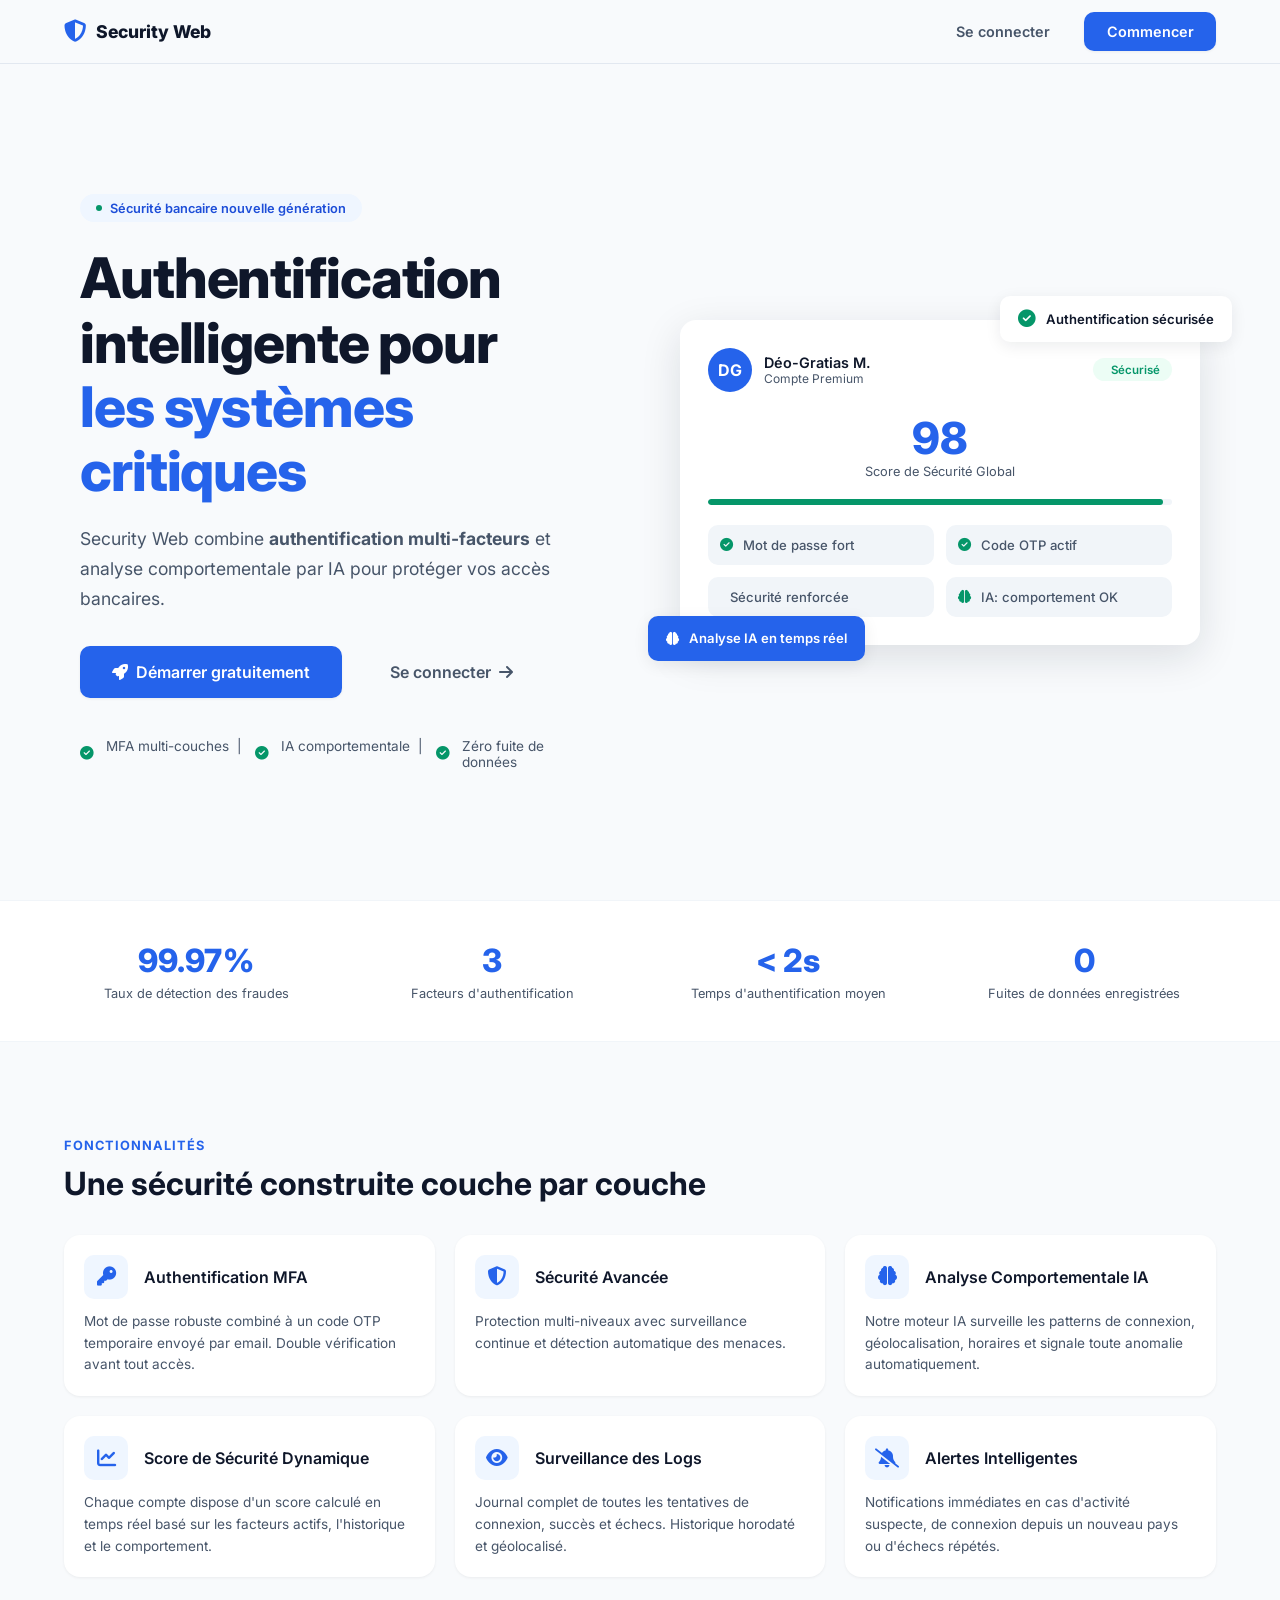
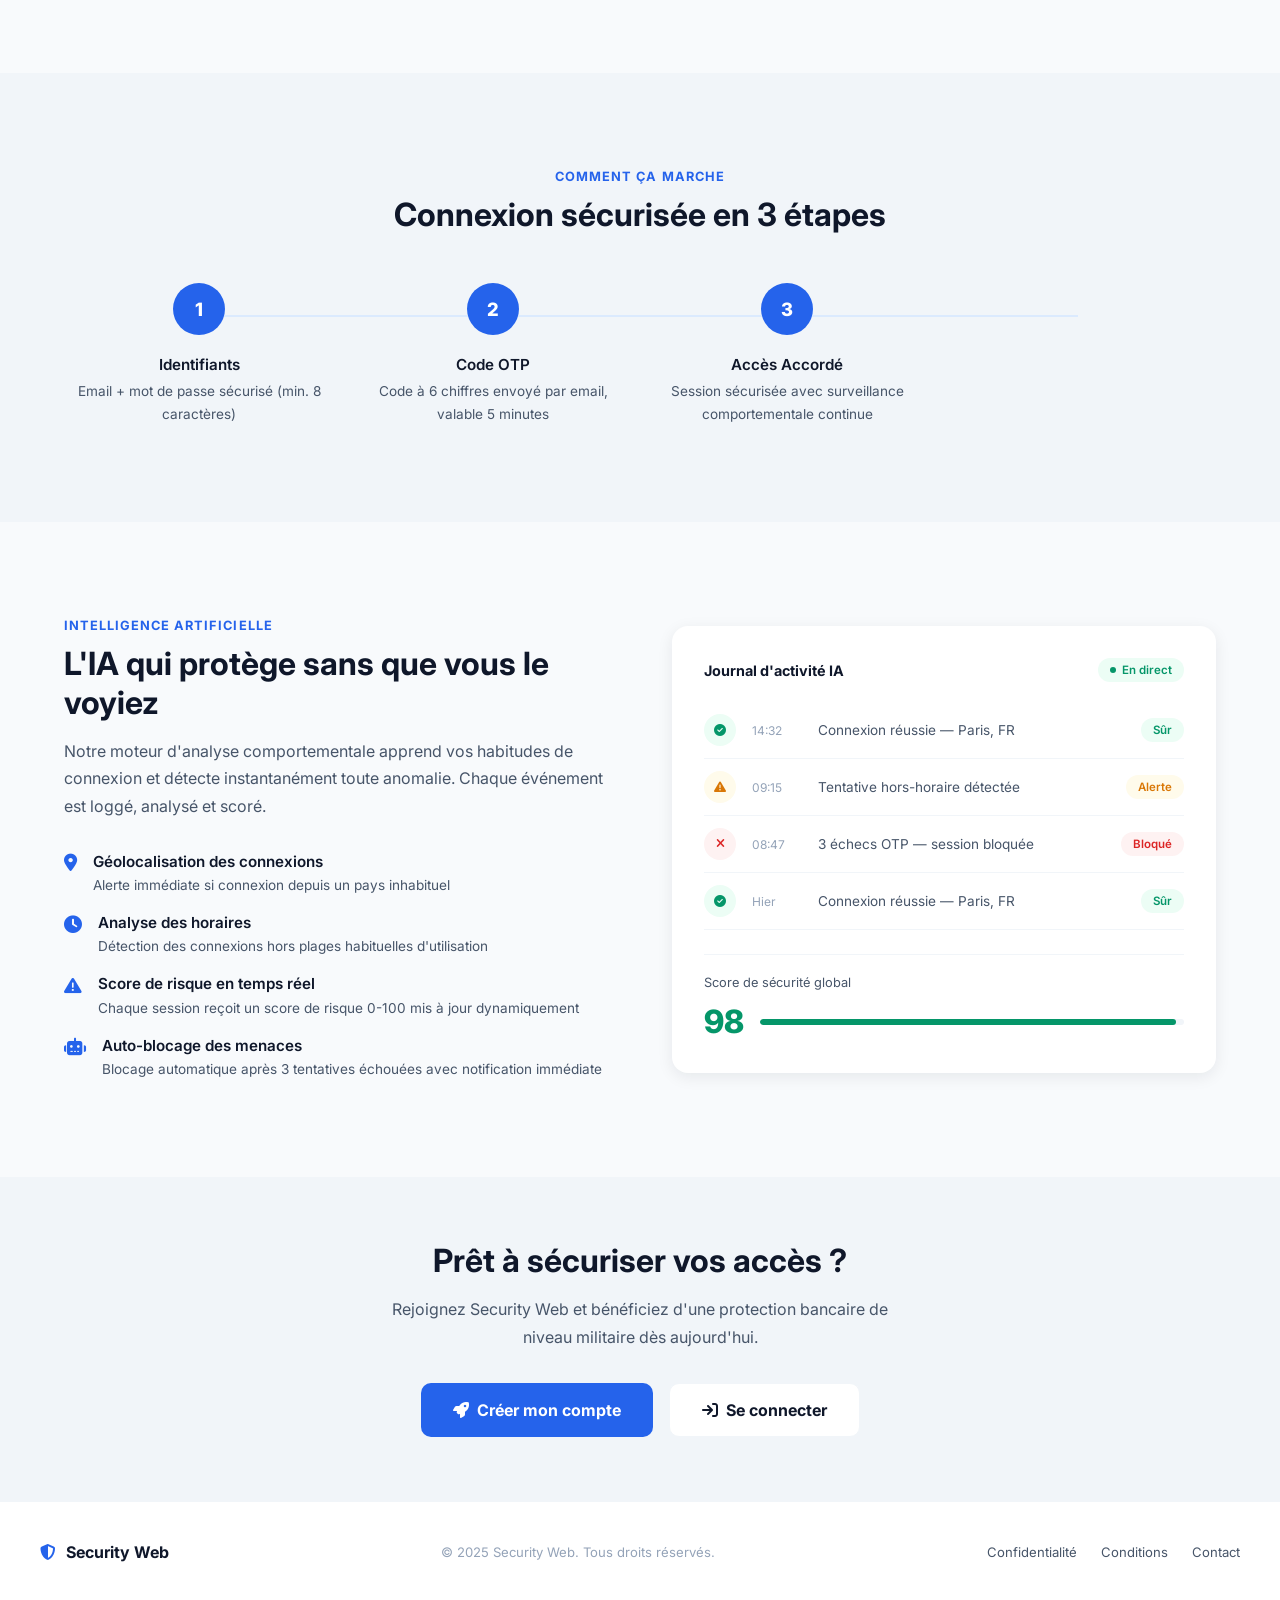
==== index.html @ d11c5139 "premier commit" ====
<!DOCTYPE html>
<html lang="fr">
<head>
  <meta charset="UTF-8">
  <meta name="viewport" content="width=device-width, initial-scale=1.0">
  <title>Security Web — Authentification Bancaire IA</title>
  <meta name="description" content="Plateforme de sécurité bancaire nouvelle génération. MFA, analyse comportementale par IA.">
  <link rel="stylesheet" href="css/style.css">
  <link href="https://fonts.googleapis.com/css2?family=Inter:wght@300;400;500;600;700;800&display=swap" rel="stylesheet">
  <link rel="stylesheet" href="https://cdnjs.cloudflare.com/ajax/libs/font-awesome/6.4.0/css/all.min.css">
  <style>
    /* ─── LANDING SPECIFIQUE ─── */
    .lp-nav {
      position:fixed; top:0; left:0; right:0; z-index:200;
      background:rgba(248,250,252,0.92); backdrop-filter:blur(12px);
      border-bottom:1px solid #e2e8f0; height:64px;
    }
    .lp-nav-inner {
      height:100%; display:flex; align-items:center; justify-content:space-between;
      padding:0 1.5rem; max-width:1200px; margin:0 auto;
    }
    .lp-logo { display:flex; align-items:center; gap:0.65rem; font-weight:800; font-size:1.1rem; }
    .lp-logo i { color:var(--blue-600); font-size:1.4rem; }
    .lp-nav-right { display:flex; align-items:center; gap:0.75rem; }

    /* HERO */
    .hero {
      min-height:100vh; display:flex; align-items:center;
      padding-top:64px; background:var(--bg);
    }
    .hero-inner {
      display:grid; grid-template-columns:1fr 1fr;
      gap:5rem; align-items:center;
      max-width:1200px; margin:0 auto; padding:4rem 2.5rem;
      width:100%;
    }
    .hero-tag {
      display:inline-flex; align-items:center; gap:0.5rem;
      background:var(--blue-50); color:var(--blue-700);
      padding:0.4rem 1rem; border-radius:100px;
      font-size:0.8rem; font-weight:600; margin-bottom:1.5rem;
    }
    .hero h1 { margin-bottom:1.25rem; }
    .hero p  { font-size:1.1rem; margin-bottom:2rem; }
    .hero-cta { display:flex; gap:1rem; align-items:center; flex-wrap:wrap; }
    .hero-trust { display:flex; align-items:center; gap:0.75rem; margin-top:2.5rem; font-size:0.85rem; color:var(--text-soft); }
    .hero-trust i { color:var(--green); }

    /* HERO VISUAL */
    .hero-visual { position:relative; }
    .hero-card-main {
      background:var(--bg-card); border-radius:var(--radius-lg);
      box-shadow:var(--shadow-lg); padding:1.75rem; position:relative; z-index:1;
    }
    .hero-card-header { display:flex; align-items:center; justify-content:space-between; margin-bottom:1.5rem; }
    .hero-avatar { width:44px; height:44px; border-radius:50%; background:var(--blue-600); display:flex; align-items:center; justify-content:center; color:#fff; font-weight:700; }
    .hero-score { font-size:2.75rem; font-weight:800; color:var(--blue-600); text-align:center; line-height:1; }
    .hero-score-label { text-align:center; font-size:0.8rem; color:var(--text-soft); margin-top:0.25rem; margin-bottom:1.25rem; }
    .hero-factors { display:grid; grid-template-columns:1fr 1fr; gap:0.75rem; margin-top:1.25rem; }
    .hf-item { background:var(--bg-soft); border-radius:var(--radius); padding:0.75rem; display:flex; align-items:center; gap:0.6rem; font-size:0.82rem; font-weight:500; color:var(--text-soft); }
    .hf-item i { color:var(--blue-600); }
    .hf-item.ok i { color:var(--green); }
    .hero-card-float {
      position:absolute; top:-1.5rem; right:-2rem;
      background:var(--bg-card); border-radius:var(--radius); padding:0.9rem 1.1rem;
      box-shadow:var(--shadow); display:flex; align-items:center; gap:0.65rem; z-index:2;
      font-size:0.82rem; font-weight:600; white-space:nowrap;
    }
    .hero-card-float i { color:var(--green); font-size:1.1rem; }
    .hero-card-float2 {
      position:absolute; bottom:-1rem; left:-2rem;
      background:var(--blue-600); color:#fff; border-radius:var(--radius);
      padding:0.9rem 1.1rem; box-shadow:var(--shadow);
      display:flex; align-items:center; gap:0.65rem; z-index:2;
      font-size:0.82rem; font-weight:600; white-space:nowrap;
    }

    /* STATS BAND */
    .stats-band {
      background:var(--bg-card); padding:2.5rem 0; border-top:1px solid var(--bg-soft); border-bottom:1px solid var(--bg-soft);
    }
    .stats-band-inner {
      display:grid; grid-template-columns:repeat(4,1fr);
      max-width:1200px; margin:0 auto; padding:0 1.5rem; gap:2rem;
    }
    .sband-item { text-align:center; }
    .sband-num  { font-size:2rem; font-weight:800; color:var(--blue-600); }
    .sband-lbl  { font-size:0.8rem; color:var(--text-soft); margin-top:0.35rem; }

    /* FEATURES */
    .features-section { background:var(--bg); padding:6rem 0; }
    .section-label { font-size:0.8rem; font-weight:700; color:var(--blue-600); text-transform:uppercase; letter-spacing:0.08em; margin-bottom:0.75rem; }
    .features-grid {
      display:grid; grid-template-columns:repeat(3,1fr); gap:1.25rem; margin-top:2rem;
    }
    .feat-card {
      background:var(--bg-card); border-radius:var(--radius-lg);
      padding:1.25rem; box-shadow:var(--shadow-sm);
      transition:all 0.2s ease;
    }
    .feat-card:hover { box-shadow:var(--shadow); transform:translateY(-3px); }
    .feat-card-header {
      display:flex; align-items:center; gap:1rem; margin-bottom:0.75rem;
    }
    .feat-icon {
      width:44px; height:44px; border-radius:var(--radius);
      background:var(--blue-50); color:var(--blue-600);
      display:flex; align-items:center; justify-content:center;
      font-size:1.2rem; flex-shrink:0;
    }
    .feat-card h3 { font-size:1rem; margin:0; }
    .feat-card p  { font-size:0.85rem; margin:0; line-height:1.6; }

    /* HOW IT WORKS */
    .how-section { background:var(--bg-soft); padding:6rem 0; }
    .steps-row { display:grid; grid-template-columns:repeat(4,1fr); gap:1.5rem; margin-top:3rem; position:relative; }
    .steps-row::before {
      content:''; position:absolute; top:2rem; left:12%; right:12%; height:2px;
      background:var(--blue-100);
    }
    .how-step { text-align:center; position:relative; }
    .how-num {
      width:52px; height:52px; border-radius:50%;
      background:var(--blue-600); color:#fff;
      display:flex; align-items:center; justify-content:center;
      font-size:1.15rem; font-weight:800; margin:0 auto 1.25rem; position:relative; z-index:1;
    }
    .how-step h4 { margin-bottom:0.4rem; }
    .how-step p  { font-size:0.85rem; }

    /* AI SECTION */
    .ai-section { background:var(--bg); padding:6rem 0; }
    .ai-inner { display:grid; grid-template-columns:1fr 1fr; gap:4rem; align-items:center; max-width:1200px; margin:0 auto; padding:0 1.5rem; }
    .ai-visual { background:var(--bg-card); border-radius:var(--radius-lg); padding:2rem; box-shadow:var(--shadow); }
    .ai-log-row {
      display:flex; align-items:center; gap:1rem;
      padding:0.75rem 0; border-bottom:1px solid var(--bg-soft);
      font-size:0.85rem;
    }
    .ai-log-row:last-child { border-bottom:none; }
    .ai-log-icon { width:32px; height:32px; border-radius:50%; display:flex; align-items:center; justify-content:center; font-size:0.8rem; flex-shrink:0; }
    .ai-log-time { color:var(--text-xs); font-size:0.75rem; min-width:50px; }
    .ai-log-label { flex:1; color:var(--text-soft); }
    .ai-features { margin-top:2rem; display:flex; flex-direction:column; gap:1rem; }
    .ai-feat { display:flex; align-items:flex-start; gap:1rem; }
    .ai-feat i { color:var(--blue-600); font-size:1.1rem; margin-top:0.15rem; flex-shrink:0; }
    .ai-feat h4 { margin-bottom:0.2rem; font-size:0.95rem; }
    .ai-feat p  { font-size:0.85rem; }

    /* CTA BOTTOM */
    .cta-section {
      background:var(--bg-soft); padding:4rem 0; text-align:center; border-top:1px solid var(--bg-soft);
    }
    .cta-section h2 { color:var(--text); margin-bottom:1rem; }
    .cta-section p  { color:var(--text-soft); max-width:500px; margin:0 auto 2rem; }
    .btn-white { background:var(--blue-600); color:#fff; font-weight:700; }
    .btn-white:hover { background:var(--blue-700); }
    .btn-white-ghost { background:var(--bg-card); color:var(--text); font-weight:700; border:1px solid var(--bg-soft); }
    .btn-white-ghost:hover { background:var(--bg-soft); }

    /* FOOTER */
    footer { background:var(--bg-card); padding:2.5rem; border-top:1px solid var(--bg-soft); }
    .footer-inner { display:flex; align-items:center; justify-content:space-between; max-width:1200px; margin:0 auto; }
    .footer-logo { display:flex; align-items:center; gap:0.6rem; font-weight:700; color:var(--text); }
    .footer-logo i { color:var(--blue-600); }
    .footer-copy { font-size:0.82rem; color:var(--text-xs); }
    .footer-links { display:flex; gap:1.5rem; }
    .footer-links a { font-size:0.82rem; color:var(--text-soft); }
    .footer-links a:hover { color:var(--blue-600); }

    /* RESPONSIVE */
    @media(max-width:900px) {
      .hero { min-height:auto; padding-top:1rem; }
      .hero-inner { grid-template-columns:1fr; gap:2rem; padding:2rem 1.25rem; }
      .hero h1 { font-size:1.75rem; }
      .hero p { font-size:1rem; }
      .hero-visual { display:none; }
      .stats-band-inner { grid-template-columns:repeat(2,1fr); gap:1.5rem; padding:0 1.25rem; }
      .sband-num { font-size:1.5rem; }
      .features-grid { 
        display:flex; 
        gap:1rem; 
        overflow-x:auto; 
        scroll-snap-type:x mandatory;
        padding-bottom:0.5rem;
        -webkit-overflow-scrolling:touch;
      }
      .features-grid::-webkit-scrollbar { display:none; }
      .features-grid { scrollbar-width:none; -ms-overflow-style:none; }
      .features-section { padding:3rem 0; }
      .feat-card { 
        min-width:calc(50% - 0.5rem); 
        flex:0 0 auto;
        scroll-snap-align:start;
        padding:1.25rem;
      }
      .steps-row { grid-template-columns:1fr 1fr; gap:1.25rem; }
      .steps-row::before { display:none; }
      .how-section { padding:3rem 0; }
      .ai-inner { grid-template-columns:1fr; gap:2rem; padding:0 1.25rem; }
      .ai-section { padding:3rem 0; }
      .ai-visual { padding:1.5rem; }
      .cta-section { padding:3rem 0; }
      .footer-inner { flex-direction:column; gap:1rem; text-align:center; padding:1.5rem; }
      .footer-links { justify-content:center; flex-wrap:wrap; }
      .lp-nav { height:56px; }
      .lp-nav-inner { padding:0 1rem; }
    }
    /* Bottom nav mobile pour landing page */
    .lp-bottom-nav {
      display:none; position:fixed; bottom:0; left:0; right:0; z-index:200;
      background:var(--bg-card); border-top:1px solid var(--bg-soft); height:56px;
      box-shadow:0 -2px 10px rgba(0,0,0,0.05);
    }
    .lp-bottom-nav-inner { display:flex; align-items:stretch; height:100%; }
    .lp-bottom-nav-item {
      flex:1; display:flex; flex-direction:column; align-items:center;
      justify-content:center; gap:0.2rem;
      font-size:0.65rem; font-weight:500; color:var(--text-xs);
      transition:color 0.2s ease; text-decoration:none;
    }
    .lp-bottom-nav-item i { font-size:1.15rem; }
    .lp-bottom-nav-item.active { color:var(--blue-600); }
    @media(max-width:600px) {
      body { padding-bottom:56px; }
      .hero { min-height:auto; }
      .hero-inner { padding:1.25rem 0.75rem; }
      .hero h1 { font-size:1.5rem; line-height:1.2; }
      .hero-tag { font-size:0.7rem; padding:0.3rem 0.6rem; margin-bottom:1rem; }
      .hero p { font-size:0.95rem; margin-bottom:1.5rem; }
      .hero-trust { flex-direction:column; gap:0.4rem; align-items:flex-start; font-size:0.75rem; margin-top:1.5rem; }
      .features-grid { 
        display:grid;
        grid-template-columns:1fr;
        gap:0.75rem;
      }
      .features-section { padding:1.5rem 0; }
      .feat-card { 
        padding:1rem;
      }
      .feat-card-header { flex-direction:column; align-items:flex-start; gap:0.5rem; margin-bottom:0.5rem; }
      .feat-icon { width:40px; height:40px; font-size:1.1rem; margin-bottom:0.25rem; }
      .feat-card h3 { font-size:0.85rem; }
      .feat-card p { font-size:0.75rem; }
      .stats-band { padding:1.5rem 0; }
      .stats-band-inner { grid-template-columns:1fr 1fr; gap:0.75rem; padding:0 0.75rem; }
      .sband-num { font-size:1.25rem; }
      .sband-lbl { font-size:0.7rem; }
      .steps-row { grid-template-columns:1fr; gap:1.25rem; }
      .how-section { padding:2rem 0; }
      .how-step { padding:0 0.25rem; }
      .how-num { width:40px; height:40px; font-size:0.95rem; }
      .how-step h4 { font-size:0.9rem; }
      .how-step p { font-size:0.8rem; }
      .hero-cta { flex-direction:column; gap:0.75rem; }
      .hero-cta .btn { width:100%; justify-content:center; }
      .btn-lg { padding:0.8rem 1.25rem; font-size:0.9rem; }
      .cta-section { padding:2rem 0; }
      .cta-section h2 { font-size:1.3rem; }
      .cta-section p { font-size:0.9rem; padding:0 1rem; }
      section[style*="max-width"] { padding:0 0.75rem !important; }
      .lp-logo { font-size:1rem; }
      .lp-logo i { font-size:1.2rem; }
      .lp-nav { height:52px; display:none; }
      .lp-nav-inner { padding:0 0.875rem; }
      .lp-nav-right { gap:0.4rem; }
      .lp-nav-right .btn { padding:0.45rem 0.7rem; font-size:0.75rem; }
      .lp-bottom-nav { display:none; }
      .ai-section { padding:2rem 0; }
      .ai-inner { padding:0 0.75rem; gap:1.5rem; }
      .ai-visual { padding:1rem; }
      .ai-log-row { padding:0.6rem 0; font-size:0.8rem; }
      .ai-feat { gap:0.75rem; }
      .ai-feat h4 { font-size:0.9rem; }
      .ai-feat p { font-size:0.8rem; }
      h2 { font-size:1.25rem; }
      .section-label { font-size:0.75rem; }
      footer { padding:1.5rem 0.75rem; }
    }
  </style>
</head>
<body>
  <!-- NAV -->
  <nav class="lp-nav">
    <div class="lp-nav-inner">
      <div class="lp-logo">
        <i class="fa-solid fa-shield-halved"></i>
        Security Web
      </div>
      <div class="lp-nav-right">
        <a href="login.html" class="btn btn-ghost">Se connecter</a>
        <a href="register.html" class="btn btn-blue">Commencer</a>
      </div>
    </div>
  </nav>

  <!-- HERO -->
  <section class="hero">
    <div class="hero-inner">
      <div>
        <div class="hero-tag">
          <span class="dot-live"></span>
          Sécurité bancaire nouvelle génération
        </div>
        <h1>Authentification<br>intelligente pour<br><span style="color:var(--blue-600)">les systèmes critiques</span></h1>
        <p>Security Web combine <strong>authentification multi-facteurs</strong> et analyse comportementale par IA pour protéger vos accès bancaires.</p>
        <div class="hero-cta">
          <a href="register.html" class="btn btn-blue btn-lg">
            <i class="fa-solid fa-rocket"></i> Démarrer gratuitement
          </a>
          <a href="login.html" class="btn btn-ghost btn-lg">
            Se connecter <i class="fa-solid fa-arrow-right"></i>
          </a>
        </div>
        <div class="hero-trust">
          <i class="fa-solid fa-circle-check"></i> MFA multi-couches &nbsp;|&nbsp;
          <i class="fa-solid fa-circle-check"></i> IA comportementale &nbsp;|&nbsp;
          <i class="fa-solid fa-circle-check"></i> Zéro fuite de données
        </div>
      </div>

      <div class="hero-visual">
        <div class="hero-card-float">
          <i class="fa-solid fa-circle-check"></i>
          Authentification sécurisée
        </div>
        <div class="hero-card-main">
          <div class="hero-card-header">
            <div style="display:flex;align-items:center;gap:0.75rem;">
              <div class="hero-avatar">DG</div>
              <div>
                <div style="font-weight:600;font-size:0.9rem;">Déo-Gratias M.</div>
                <div style="font-size:0.75rem;color:var(--text-soft);">Compte Premium</div>
              </div>
            </div>
            <span class="badge badge-green"><i class="fa-solid fa-shield-check"></i> Sécurisé</span>
          </div>
          <div class="hero-score">98</div>
          <div class="hero-score-label">Score de Sécurité Global</div>
          <div class="progress-bar"><div class="progress-fill green" style="width:98%"></div></div>
          <div class="hero-factors">
            <div class="hf-item ok"><i class="fa-solid fa-circle-check"></i> Mot de passe fort</div>
            <div class="hf-item ok"><i class="fa-solid fa-circle-check"></i> Code OTP actif</div>
            <div class="hf-item ok"><i class="fa-solid fa-shield-check"></i> Sécurité renforcée</div>
            <div class="hf-item ok"><i class="fa-solid fa-brain"></i> IA: comportement OK</div>
          </div>
        </div>
        <div class="hero-card-float2">
          <i class="fa-solid fa-brain"></i>
          Analyse IA en temps réel
        </div>
      </div>
    </div>
  </section>

  <!-- STATS -->
  <div class="stats-band">
    <div class="stats-band-inner">
      <div class="sband-item">
        <div class="sband-num">99.97%</div>
        <div class="sband-lbl">Taux de détection des fraudes</div>
      </div>
      <div class="sband-item">
        <div class="sband-num">3</div>
        <div class="sband-lbl">Facteurs d'authentification</div>
      </div>
      <div class="sband-item">
        <div class="sband-num">&lt; 2s</div>
        <div class="sband-lbl">Temps d'authentification moyen</div>
      </div>
      <div class="sband-item">
        <div class="sband-num">0</div>
        <div class="sband-lbl">Fuites de données enregistrées</div>
      </div>
    </div>
  </div>

  <!-- FEATURES -->
  <section class="features-section">
    <div style="max-width:1200px;margin:0 auto;padding:0 1.5rem;">
      <div class="section-label">Fonctionnalités</div>
      <h2>Une sécurité construite couche par couche</h2>
      <div class="features-grid">
        <div class="feat-card">
          <div class="feat-card-header">
            <div class="feat-icon"><i class="fa-solid fa-key"></i></div>
            <h3>Authentification MFA</h3>
          </div>
          <p>Mot de passe robuste combiné à un code OTP temporaire envoyé par email. Double vérification avant tout accès.</p>
        </div>
        <div class="feat-card">
          <div class="feat-card-header">
            <div class="feat-icon"><i class="fa-solid fa-shield-halved"></i></div>
            <h3>Sécurité Avancée</h3>
          </div>
          <p>Protection multi-niveaux avec surveillance continue et détection automatique des menaces.</p>
        </div>
        <div class="feat-card">
          <div class="feat-card-header">
            <div class="feat-icon"><i class="fa-solid fa-brain"></i></div>
            <h3>Analyse Comportementale IA</h3>
          </div>
          <p>Notre moteur IA surveille les patterns de connexion, géolocalisation, horaires et signale toute anomalie automatiquement.</p>
        </div>
        <div class="feat-card">
          <div class="feat-card-header">
            <div class="feat-icon"><i class="fa-solid fa-chart-line"></i></div>
            <h3>Score de Sécurité Dynamique</h3>
          </div>
          <p>Chaque compte dispose d'un score calculé en temps réel basé sur les facteurs actifs, l'historique et le comportement.</p>
        </div>
        <div class="feat-card">
          <div class="feat-card-header">
            <div class="feat-icon"><i class="fa-solid fa-eye"></i></div>
            <h3>Surveillance des Logs</h3>
          </div>
          <p>Journal complet de toutes les tentatives de connexion, succès et échecs. Historique horodaté et géolocalisé.</p>
        </div>
        <div class="feat-card">
          <div class="feat-card-header">
            <div class="feat-icon"><i class="fa-solid fa-bell-slash"></i></div>
            <h3>Alertes Intelligentes</h3>
          </div>
          <p>Notifications immédiates en cas d'activité suspecte, de connexion depuis un nouveau pays ou d'échecs répétés.</p>
        </div>
      </div>
    </div>
  </section>

  <!-- HOW IT WORKS -->
  <section class="how-section">
    <div style="max-width:1200px;margin:0 auto;padding:0 1.5rem;text-align:center;">
      <div class="section-label">Comment ça marche</div>
      <h2>Connexion sécurisée en 3 étapes</h2>
      <div class="steps-row">
        <div class="how-step">
          <div class="how-num">1</div>
          <h4>Identifiants</h4>
          <p>Email + mot de passe sécurisé (min. 8 caractères)</p>
        </div>
        <div class="how-step">
          <div class="how-num">2</div>
          <h4>Code OTP</h4>
          <p>Code à 6 chiffres envoyé par email, valable 5 minutes</p>
        </div>
        <div class="how-step">
          <div class="how-num">3</div>
          <h4>Accès Accordé</h4>
          <p>Session sécurisée avec surveillance comportementale continue</p>
        </div>
      </div>
    </div>
  </section>

  <!-- AI SECTION -->
  <section class="ai-section">
    <div class="ai-inner">
      <div>
        <div class="section-label">Intelligence Artificielle</div>
        <h2>L'IA qui protège sans que vous le voyiez</h2>
        <p style="margin:1rem 0 2rem;">Notre moteur d'analyse comportementale apprend vos habitudes de connexion et détecte instantanément toute anomalie. Chaque événement est loggé, analysé et scoré.</p>
        <div class="ai-features">
          <div class="ai-feat">
            <i class="fa-solid fa-location-dot"></i>
            <div>
              <h4>Géolocalisation des connexions</h4>
              <p>Alerte immédiate si connexion depuis un pays inhabituel</p>
            </div>
          </div>
          <div class="ai-feat">
            <i class="fa-solid fa-clock"></i>
            <div>
              <h4>Analyse des horaires</h4>
              <p>Détection des connexions hors plages habituelles d'utilisation</p>
            </div>
          </div>
          <div class="ai-feat">
            <i class="fa-solid fa-triangle-exclamation"></i>
            <div>
              <h4>Score de risque en temps réel</h4>
              <p>Chaque session reçoit un score de risque 0-100 mis à jour dynamiquement</p>
            </div>
          </div>
          <div class="ai-feat">
            <i class="fa-solid fa-robot"></i>
            <div>
              <h4>Auto-blocage des menaces</h4>
              <p>Blocage automatique après 3 tentatives échouées avec notification immédiate</p>
            </div>
          </div>
        </div>
      </div>
      <div class="ai-visual">
        <div style="display:flex;align-items:center;justify-content:space-between;margin-bottom:1.25rem;">
          <span style="font-weight:700;font-size:0.9rem;">Journal d'activité IA</span>
          <span class="badge badge-green"><span class="dot-live"></span> En direct</span>
        </div>
        <div class="ai-log-row">
          <div class="ai-log-icon ib-green"><i class="fa-solid fa-circle-check" style="font-size:0.75rem;color:var(--green)"></i></div>
          <span class="ai-log-time">14:32</span>
          <span class="ai-log-label">Connexion réussie — Paris, FR</span>
          <span class="badge badge-green">Sûr</span>
        </div>
                <div class="ai-log-row">
          <div class="ai-log-icon ib-amber"><i class="fa-solid fa-triangle-exclamation" style="font-size:0.75rem;color:var(--amber)"></i></div>
          <span class="ai-log-time">09:15</span>
          <span class="ai-log-label">Tentative hors-horaire détectée</span>
          <span class="badge badge-amber">Alerte</span>
        </div>
        <div class="ai-log-row">
          <div class="ai-log-icon ib-red"><i class="fa-solid fa-xmark" style="font-size:0.75rem;color:var(--red)"></i></div>
          <span class="ai-log-time">08:47</span>
          <span class="ai-log-label">3 échecs OTP — session bloquée</span>
          <span class="badge badge-red">Bloqué</span>
        </div>
        <div class="ai-log-row">
          <div class="ai-log-icon ib-green"><i class="fa-solid fa-circle-check" style="font-size:0.75rem;color:var(--green)"></i></div>
          <span class="ai-log-time">Hier</span>
          <span class="ai-log-label">Connexion réussie — Paris, FR</span>
          <span class="badge badge-green">Sûr</span>
        </div>
        <div style="margin-top:1.5rem;padding-top:1.25rem;border-top:1px solid var(--bg-soft);">
          <div style="font-size:0.8rem;color:var(--text-soft);margin-bottom:0.75rem;">Score de sécurité global</div>
          <div style="display:flex;align-items:center;gap:1rem;">
            <div style="font-size:2rem;font-weight:800;color:var(--green);">98</div>
            <div style="flex:1"><div class="progress-bar"><div class="progress-fill green" style="width:98%"></div></div></div>
          </div>
        </div>
      </div>
    </div>
  </section>

  <!-- CTA -->
  <section class="cta-section">
    <div style="max-width:700px;margin:0 auto;padding:0 2rem;">
      <h2>Prêt à sécuriser vos accès ?</h2>
      <p>Rejoignez Security Web et bénéficiez d'une protection bancaire de niveau militaire dès aujourd'hui.</p>
      <div style="display:flex;gap:1rem;justify-content:center;flex-wrap:wrap;">
        <a href="register.html" class="btn btn-white btn-lg"><i class="fa-solid fa-rocket"></i> Créer mon compte</a>
        <a href="login.html"    class="btn btn-white-ghost btn-lg"><i class="fa-solid fa-arrow-right-to-bracket"></i> Se connecter</a>
      </div>
    </div>
  </section>

  <!-- FOOTER -->
  <footer>
    <div class="footer-inner">
      <div class="footer-logo"><i class="fa-solid fa-shield-halved"></i> Security Web</div>
      <div class="footer-copy">© 2025 Security Web. Tous droits réservés.</div>
      <div class="footer-links">
        <a href="#">Confidentialité</a>
        <a href="#">Conditions</a>
        <a href="#">Contact</a>
      </div>
    </div>
  </footer>

  <!-- BOTTOM NAV MOBILE -->
  <nav class="lp-bottom-nav">
    <div class="lp-bottom-nav-inner">
      <a href="index.html" class="lp-bottom-nav-item active">
        <i class="fa-solid fa-house"></i>
        <span>Accueil</span>
      </a>
      <a href="login.html" class="lp-bottom-nav-item">
        <i class="fa-solid fa-arrow-right-to-bracket"></i>
        <span>Connexion</span>
      </a>
      <a href="register.html" class="lp-bottom-nav-item">
        <i class="fa-solid fa-user-plus"></i>
        <span>Inscription</span>
      </a>
    </div>
  </nav>
</body>
</html>
---- css/style.css ----
/* =============================================
   SECURITY WEB — Light Premium, Blue Theme
   ============================================= */
:root {
  --blue-900: #0f172a;
  --blue-800: #1e3a5f;
  --blue-700: #1d4ed8;
  --blue-600: #2563eb;
  --blue-500: #3b82f6;
  --blue-400: #60a5fa;
  --blue-100: #dbeafe;
  --blue-50:  #eff6ff;

  --bg:       #f8fafc;
  --bg-card:  #ffffff;
  --bg-soft:  #f1f5f9;

  --text:     #0f172a;
  --text-soft:#475569;
  --text-xs:  #94a3b8;

  --green:  #059669;
  --red:    #dc2626;
  --amber:  #d97706;
  --green-bg:#ecfdf5;
  --red-bg:  #fef2f2;

  --shadow-sm: 0 1px 3px rgba(0,0,0,0.06);
  --shadow:    0 4px 16px rgba(15,23,42,0.08);
  --shadow-lg: 0 12px 40px rgba(15,23,42,0.12);

  --radius:    10px;
  --radius-lg: 16px;
  --font: 'Inter', system-ui, sans-serif;
  --t: 0.2s ease;
}

*, *::before, *::after { margin:0; padding:0; box-sizing:border-box; }
html { font-size:16px; scroll-behavior:smooth; }
body {
  font-family: var(--font);
  background: var(--bg);
  color: var(--text);
  min-height: 100vh;
  -webkit-font-smoothing: antialiased;
}
a { text-decoration:none; color:inherit; }

/* ── TYPOGRAPHY ── */
h1 { font-size: clamp(2rem,5vw,3.5rem); font-weight:800; line-height:1.15; letter-spacing:-0.02em; color:var(--text); }
h2 { font-size: clamp(1.4rem,3vw,2rem); font-weight:700; line-height:1.2; color:var(--text); }
h3 { font-size:1.15rem; font-weight:600; color:var(--text); }
h4 { font-size:0.95rem; font-weight:600; color:var(--text); }
p  { line-height:1.7; color:var(--text-soft); }
.text-muted  { color:var(--text-xs); }
.text-blue   { color:var(--blue-600); }
.text-green  { color:var(--green); }
.text-red    { color:var(--red); }
.text-amber  { color:var(--amber); }

/* ── LAYOUT ── */
.container    { width:100%; max-width:1200px; margin:0 auto; padding:0 2rem; }
.container-sm { max-width:560px; margin:0 auto; padding:0 1.5rem; }
.section      { padding:5rem 0; }
.section-sm   { padding:3rem 0; }
.grid-2 { display:grid; grid-template-columns:repeat(2,1fr); gap:1.5rem; }
.grid-3 { display:grid; grid-template-columns:repeat(3,1fr); gap:1.5rem; }
.grid-4 { display:grid; grid-template-columns:repeat(4,1fr); gap:1.25rem; }
.flex         { display:flex; }
.flex-center  { display:flex; align-items:center; justify-content:center; }
.flex-between { display:flex; align-items:center; justify-content:space-between; }
.gap-1{gap:0.5rem;} .gap-2{gap:1rem;} .gap-3{gap:1.5rem;} .gap-4{gap:2rem;}

/* ── NAVIGATION (Desktop only) ── */
.nav {
  position:fixed; top:0; left:0; right:0; z-index:200;
  background:var(--bg-card); border-bottom:1px solid #e2e8f0;
  height:64px; box-shadow:var(--shadow-sm);
}
.nav-inner {
  height:100%; display:flex; align-items:center; justify-content:space-between;
  padding:0 2rem; max-width:1400px; margin:0 auto;
}
.nav-logo { display:flex; align-items:center; gap:0.65rem; font-weight:800; font-size:1.1rem; color:var(--text); }
.nav-logo i { color:var(--blue-600); font-size:1.4rem; }
.nav-links { display:flex; align-items:center; gap:0.25rem; }
.nav-link {
  padding:0.5rem 0.9rem; border-radius:var(--radius);
  font-size:0.875rem; font-weight:500; color:var(--text-soft);
  transition:all var(--t);
}
.nav-link:hover { background:var(--blue-50); color:var(--blue-700); }
.nav-link.active { background:var(--blue-50); color:var(--blue-700); font-weight:600; }
.nav-avatar {
  width:36px; height:36px; border-radius:50%;
  background:var(--blue-600); color:#fff;
  display:flex; align-items:center; justify-content:center;
  font-weight:700; font-size:0.85rem; cursor:pointer;
}
.nav-email { font-size:0.85rem; color:var(--text-soft); }

@media(max-width:768px){ .nav { display:none; } }

/* ── BOTTOM NAV (Mobile only) ── */
.bottom-nav {
  display:none; position:fixed; bottom:0; left:0; right:0; z-index:200;
  background:var(--bg-card); border-top:1px solid var(--bg-soft);
  height:70px; box-shadow:0 -4px 20px rgba(0,0,0,0.08);
  padding-bottom:env(safe-area-inset-bottom);
}
.bottom-nav-inner {
  display:flex; align-items:center; justify-content:space-around;
  height:70px; padding:0 0.25rem;
  max-width:500px; margin:0 auto;
}
.bottom-nav-item {
  flex:1; display:flex; flex-direction:column; align-items:center;
  justify-content:center; gap:0.25rem;
  padding:0.4rem 0.15rem;
  min-width:48px; max-width:70px;
  font-size:0.65rem; font-weight:500; color:var(--text-soft);
  transition:all 0.2s ease;
  text-decoration:none; border-radius:10px;
}
.bottom-nav-item i {
  font-size:1.2rem;
  transition:transform 0.2s ease;
}
.bottom-nav-item:hover {
  color:var(--blue-600);
  background:var(--blue-50);
}
.bottom-nav-item:hover i {
  transform:translateY(-2px);
}
.bottom-nav-item.active {
  color:var(--blue-600);
  background:linear-gradient(135deg,var(--blue-50),var(--blue-100));
}
.bottom-nav-item.active i {
  transform:translateY(-1px);
}
@media(max-width:900px){ .bottom-nav { display:flex; } }
@media(max-width:480px){
  .bottom-nav{ height:64px; }
  .bottom-nav-inner{ height:64px; padding:0 0.15rem; }
  .bottom-nav-item{ min-width:44px; padding:0.35rem 0.1rem; font-size:0.6rem; gap:0.2rem; }
  .bottom-nav-item i{ font-size:1.1rem; }
}

/* ── BUTTONS ── */
.btn {
  display:inline-flex; align-items:center; gap:0.5rem;
  padding:0.7rem 1.4rem; border-radius:var(--radius);
  font-size:0.9rem; font-weight:600; cursor:pointer; border:none;
  transition:all var(--t); font-family:var(--font);
}
.btn-lg { padding:1rem 2rem; font-size:1rem; }
.btn-sm { padding:0.45rem 0.9rem; font-size:0.8rem; }
.btn-blue  { background:var(--blue-600); color:#fff; box-shadow:var(--shadow-sm); }
.btn-blue:hover { background:var(--blue-700); transform:translateY(-1px); box-shadow:var(--shadow); }
.btn-soft  { background:var(--blue-50); color:var(--blue-700); }
.btn-soft:hover { background:var(--blue-100); }
.btn-ghost { background:transparent; color:var(--text-soft); }
.btn-ghost:hover { background:var(--bg-soft); color:var(--text); }
.btn-dark  { background:var(--text); color:#fff; }
.btn-dark:hover { background:var(--blue-900); transform:translateY(-1px); }
.btn-green { background:var(--green); color:#fff; }
.btn-green:hover { opacity:0.9; transform:translateY(-1px); }
.btn-red   { background:var(--red); color:#fff; }
.btn:disabled { opacity:0.45; cursor:not-allowed; transform:none!important; }

/* ── CARDS ── */
.card {
  background:var(--bg-card); border-radius:var(--radius-lg);
  padding:1.5rem; box-shadow:var(--shadow-sm);
}
.card-blue {
  background:var(--blue-600); border-radius:var(--radius-lg);
  padding:1.5rem; color:#fff;
}
.card-soft {
  background:var(--bg-soft); border-radius:var(--radius-lg); padding:1.5rem;
}
.card-header {
  display:flex; align-items:center; justify-content:space-between;
  margin-bottom:1.25rem;
}
.card-title { font-size:0.95rem; font-weight:600; color:var(--text); }

/* ── BADGE ── */
.badge {
  display:inline-flex; align-items:center; gap:0.35rem;
  padding:0.3rem 0.75rem; border-radius:100px;
  font-size:0.72rem; font-weight:600;
  background:var(--bg-soft); color:var(--text-soft);
}
.badge-blue  { background:var(--blue-50); color:var(--blue-700); }
.badge-green { background:var(--green-bg); color:var(--green); }
.badge-red   { background:var(--red-bg); color:var(--red); }
.badge-amber { background:#fffbeb; color:var(--amber); }
.dot-live { width:6px; height:6px; border-radius:50%; background:var(--green); display:inline-block; animation:pdot 2s infinite; }
@keyframes pdot { 0%,100%{opacity:1} 50%{opacity:0.3} }

/* ── FORMS ── */
.form-group { margin-bottom:1.25rem; }
.form-label { display:block; font-size:0.82rem; font-weight:600; color:var(--text-soft); margin-bottom:0.45rem; }
.input-wrap { position:relative; }
.input-wrap i { position:absolute; left:0.9rem; top:50%; transform:translateY(-50%); color:var(--text-xs); font-size:0.9rem; }
.form-input {
  width:100%; padding:0.85rem 1rem 0.85rem 2.6rem;
  background:var(--bg-soft); color:var(--text);
  border:none; border-radius:var(--radius);
  font-size:0.95rem; font-family:var(--font);
  transition:all var(--t);
}
.form-input.no-icon { padding-left:1rem; }
.form-input.with-eye { padding-right:2.8rem; }
.password-toggle {
  position:absolute; right:0.9rem; top:50%; transform:translateY(-50%);
  background:none; border:none; color:var(--text-xs); cursor:pointer;
  font-size:1rem; padding:0.25rem; display:flex; align-items:center; justify-content:center;
  transition:color var(--t);
}
.password-toggle:hover { color:var(--blue-600); }
.form-input:focus { outline:none; background:var(--bg-card); box-shadow:0 0 0 2.5px var(--blue-500); }
.form-input::placeholder { color:var(--text-xs); }
.btn-submit {
  width:100%; padding:1rem; background:var(--blue-600); color:#fff;
  border:none; border-radius:var(--radius); font-size:1rem; font-weight:700;
  cursor:pointer; display:flex; align-items:center; justify-content:center;
  gap:0.75rem; transition:all var(--t); font-family:var(--font);
}
.btn-submit:hover:not(:disabled) { background:var(--blue-700); transform:translateY(-1px); box-shadow:var(--shadow); }
.btn-submit:disabled { opacity:0.45; cursor:not-allowed; transform:none; }

/* ── ALERTS ── */
.alert {
  display:flex; align-items:center; gap:0.75rem;
  padding:0.9rem 1.1rem; border-radius:var(--radius);
  font-size:0.875rem; font-weight:500; margin-bottom:1rem;
}
.alert-error   { background:var(--red-bg); color:var(--red); }
.alert-success { background:var(--green-bg); color:var(--green); }
.alert-info    { background:var(--blue-50); color:var(--blue-700); }

/* ── STEPS ── */
.steps { display:flex; gap:0.5rem; margin-bottom:2rem; }
.step { flex:1; height:4px; background:var(--bg-soft); border-radius:100px; transition:background var(--t); }
.step.active    { background:var(--blue-600); }
.step.completed { background:var(--green); }

/* ── STATS ── */
.stat-num   { font-size:2.25rem; font-weight:800; color:var(--text); line-height:1; }
.stat-label { font-size:0.75rem; font-weight:600; color:var(--text-xs); text-transform:uppercase; letter-spacing:0.05em; margin-top:0.35rem; }

/* ── PROGRESS ── */
.progress-bar  { height:6px; background:var(--bg-soft); border-radius:100px; overflow:hidden; }
.progress-fill { height:100%; border-radius:100px; background:var(--blue-600); transition:width 0.6s ease; }
.progress-fill.green { background:var(--green); }
.progress-fill.amber { background:var(--amber); }
.progress-fill.red   { background:var(--red); }

/* ── TABLE ── */
.table-wrap { overflow-x:auto; border-radius:var(--radius-lg); background:var(--bg-card); box-shadow:var(--shadow-sm); }
table { width:100%; border-collapse:collapse; }
th { padding:0.75rem 1.25rem; text-align:left; font-size:0.72rem; font-weight:700; color:var(--text-xs); text-transform:uppercase; letter-spacing:0.06em; background:var(--bg-soft); }
td { padding:1rem 1.25rem; font-size:0.875rem; color:var(--text-soft); }
tbody tr { border-bottom:1px solid var(--bg-soft); }
tbody tr:hover { background:var(--blue-50); }
tbody tr:last-child { border-bottom:none; }


/* ── ICON BOX ── */
.icon-box {
  width:44px; height:44px; border-radius:var(--radius);
  display:flex; align-items:center; justify-content:center;
  font-size:1.1rem; flex-shrink:0;
}
.ib-blue  { background:var(--blue-50); color:var(--blue-600); }
.ib-green { background:var(--green-bg); color:var(--green); }
.ib-red   { background:var(--red-bg); color:var(--red); }
.ib-amber { background:#fffbeb; color:var(--amber); }

/* ── DIVIDER ── */
.divider { height:1px; background:var(--bg-soft); margin:1.5rem 0; }

/* ── AUTH SPLIT LAYOUT ── */
.auth-layout {
  min-height:100vh; display:grid;
  grid-template-columns:1fr 1fr;
}
.auth-left {
  background:var(--blue-600); padding:4rem;
  display:flex; flex-direction:column; justify-content:space-between;
  position:relative; overflow:hidden;
}
.auth-left-deco {
  position:absolute; top:-80px; right:-80px;
  width:340px; height:340px; border-radius:50%;
  background:rgba(255,255,255,0.07);
}
.auth-left-deco2 {
  position:absolute; bottom:-60px; left:-60px;
  width:260px; height:260px; border-radius:50%;
  background:rgba(255,255,255,0.05);
}
.auth-left-content { position:relative; z-index:1; color:#fff; }
.auth-left-logo { display:flex; align-items:center; gap:0.65rem; font-weight:800; font-size:1.25rem; color:#fff; margin-bottom:3rem; }
.auth-left-logo i { font-size:1.5rem; opacity:0.9; }
.auth-left h2 { color:#fff; margin-bottom:1rem; }
.auth-left p  { color:rgba(255,255,255,0.75); margin-bottom:2.5rem; }
.auth-feat { display:flex; align-items:center; gap:1rem; margin-bottom:1.5rem; }
.auth-feat-icon {
  width:42px; height:42px; border-radius:var(--radius);
  background:rgba(255,255,255,0.15); flex-shrink:0;
  display:flex; align-items:center; justify-content:center; font-size:1.1rem; color:#fff;
}
.auth-feat-text h4 { color:#fff; margin-bottom:0.2rem; font-size:0.9rem; }
.auth-feat-text p  { color:rgba(255,255,255,0.65); font-size:0.82rem; margin:0; }
.auth-left-stats { display:flex; gap:2rem; padding-top:2rem; border-top:1px solid rgba(255,255,255,0.15); position:relative; z-index:1; }
.auth-left-stat .num { font-size:1.75rem; font-weight:800; color:#fff; }
.auth-left-stat .lbl { font-size:0.75rem; color:rgba(255,255,255,0.65); }

.auth-right {
  display:flex; align-items:center; justify-content:center;
  padding:3rem 4rem; background:var(--bg);
}
.auth-form-box { width:100%; max-width:420px; }
.auth-form-title { font-size:1.75rem; font-weight:800; margin-bottom:0.4rem; }
.auth-form-sub   { color:var(--text-soft); font-size:0.9rem; margin-bottom:2rem; }
.auth-footer-link { text-align:center; margin-top:1.5rem; font-size:0.875rem; color:var(--text-soft); }
.auth-footer-link a { color:var(--blue-600); font-weight:600; }
.auth-footer-link a:hover { text-decoration:underline; }

@media(max-width:768px) {
  .auth-layout { grid-template-columns:1fr; }
  .auth-left { display:none; }
  .auth-right { padding:2rem 1.5rem; padding-bottom:5rem; min-height:100vh; align-items:flex-start; padding-top:3rem; }
}

/* ── PAGE LAYOUT ── */
.page-wrap { padding-top:64px; min-height:100vh; background:var(--bg); }
@media(max-width:768px) { .page-wrap { padding-top:0; padding-bottom:64px; } }

.page-header { background:var(--bg-card); padding:2rem; box-shadow:var(--shadow-sm); }
.page-body   { padding:2rem; max-width:1400px; margin:0 auto; }

@media(max-width:768px) {
  .page-header { padding:1.25rem; }
  .page-body   { padding:1rem; }
  .grid-2,.grid-3,.grid-4 { grid-template-columns:1fr; }
}

/* ── SPINNER ── */
.spinner {
  display:inline-block; width:1rem; height:1rem;
  border:2px solid rgba(255,255,255,0.3);
  border-top-color:#fff; border-radius:50%;
  animation:spin 0.7s linear infinite;
}
@keyframes spin { to{transform:rotate(360deg);} }

/* ── UTILS ── */
.mt-1{margin-top:0.5rem;} .mt-2{margin-top:1rem;} .mt-3{margin-top:1.5rem;} .mt-4{margin-top:2rem;}
.mb-1{margin-bottom:0.5rem;} .mb-2{margin-bottom:1rem;} .mb-3{margin-bottom:1.5rem;} .mb-4{margin-bottom:2rem;}
.text-center{text-align:center;} .text-right{text-align:right;}
.w-full{width:100%;}
.hidden{display:none!important;}
.rounded{border-radius:var(--radius);}
.rounded-lg{border-radius:var(--radius-lg);}

/* ── NAVIGATION RESPONSIVE ── */
body.has-nav { padding-top: 64px; padding-bottom: 0; }

/* Navigation Desktop (Top) */
.nav-desktop {
  display: block;
  position: fixed;
  top: 0;
  left: 0;
  right: 0;
  height: 64px;
  background: var(--bg-card);
  border-bottom: 1px solid var(--bg-soft);
  box-shadow: var(--shadow-sm);
  z-index: 1000;
}

.nav-container {
  max-width: 1200px;
  margin: 0 auto;
  height: 100%;
  display: flex;
  align-items: center;
  justify-content: space-between;
  padding: 0 1.5rem;
}

.nav-brand {
  display: flex;
  align-items: center;
  gap: 0.5rem;
  font-weight: 700;
  font-size: 1.1rem;
  color: var(--blue-600);
}

.nav-brand i { font-size: 1.25rem; }

.nav-links {
  display: flex;
  align-items: center;
  gap: 0.25rem;
}

.nav-link {
  display: flex;
  align-items: center;
  gap: 0.5rem;
  padding: 0.5rem 1rem;
  border-radius: var(--radius);
  font-size: 0.9rem;
  font-weight: 500;
  color: var(--text-soft);
  transition: all var(--t);
}

.nav-link:hover {
  background: var(--blue-50);
  color: var(--blue-600);
}

.nav-link.active {
  background: var(--blue-50);
  color: var(--blue-600);
}

.nav-logout {
  display: flex;
  align-items: center;
  justify-content: center;
  width: 40px;
  height: 40px;
  border-radius: var(--radius);
  background: transparent;
  border: none;
  color: var(--red);
  cursor: pointer;
  transition: all var(--t);
}

.nav-logout:hover { background: var(--red-bg); }

/* Navigation Mobile (Bottom) */
.nav-mobile {
  display: none;
  position: fixed;
  bottom: 0;
  left: 0;
  right: 0;
  height: 70px;
  background: var(--bg-card);
  border-top: 1px solid var(--bg-soft);
  box-shadow: 0 -2px 10px rgba(0,0,0,0.08);
  z-index: 1000;
  justify-content: space-around;
  align-items: center;
  padding: 0 0.5rem;
}

.nav-item {
  display: flex;
  flex-direction: column;
  align-items: center;
  justify-content: center;
  gap: 0.25rem;
  padding: 0.5rem;
  min-width: 60px;
  border-radius: var(--radius);
  color: var(--text-soft);
  font-size: 0.7rem;
  font-weight: 500;
  background: transparent;
  border: none;
  cursor: pointer;
  transition: all var(--t);
}

.nav-item i { font-size: 1.25rem; }

.nav-item:hover { color: var(--blue-600); }

.nav-item.active {
  color: var(--blue-600);
}

/* Responsive */
@media (max-width: 900px) {
  .nav-desktop { display: none; }
  .nav-mobile { display: flex; }
  body.has-nav { padding-top: 0; padding-bottom: 80px; }
}

/* =============================================
   MOBILE NAVIGATION MODERNE
   ============================================= */
.mobile-nav-item {
  display: flex;
  flex-direction: column;
  align-items: center;
  justify-content: center;
  gap: 0.3rem;
  padding: 0.6rem 0.5rem;
  min-width: 64px;
  border-radius: 12px;
  color: var(--text-soft);
  font-size: 0.7rem;
  font-weight: 500;
  background: transparent;
  border: none;
  cursor: pointer;
  transition: all 0.2s ease;
  text-decoration: none;
}

.mobile-nav-item i {
  font-size: 1.3rem;
  transition: transform 0.2s ease;
}

.mobile-nav-item:hover {
  color: var(--blue-600);
  background: var(--blue-50);
}

.mobile-nav-item:hover i {
  transform: translateY(-2px);
}

.mobile-nav-item.active {
  color: var(--blue-600);
  background: linear-gradient(135deg, var(--blue-50), var(--blue-100));
}

.mobile-nav-item.active i {
  transform: translateY(-1px);
}

/* Safe area pour iPhone */
@supports (padding-bottom: env(safe-area-inset-bottom)) {
  .nav-mobile {
    padding-bottom: env(safe-area-inset-bottom);
    height: calc(70px + env(safe-area-inset-bottom));
  }
  body.has-nav { padding-bottom: calc(80px + env(safe-area-inset-bottom)); }
}

/* =============================================
   MOBILE CONTENT PADDING
   ============================================= */
@media (max-width: 768px) {
  .container { padding: 0 1rem; }
  .container-sm { padding: 0 1rem; }

  /* Auth pages mobile padding */
  .auth-split-right {
    padding: 1.5rem !important;
    padding-bottom: 100px !important;
  }

  /* Dashboard mobile */
  .dashboard-header {
    padding: 1.25rem 1rem !important;
  }

  .stats-band-inner {
    padding: 0 0.75rem !important;
    gap: 0.5rem !important;
  }

  .dashboard-section {
    padding: 1.25rem 1rem !important;
  }

  /* Analysis mobile */
  .page-header {
    padding: 1.25rem 1rem !important;
  }

  .analysis-container {
    padding: 0 1rem 1.5rem !important;
  }

  /* Logs mobile */
  .logs-container {
    padding: 0 1rem 1.5rem !important;
  }

  /* Profile mobile */
  .hero {
    padding: 1rem !important;
    padding-bottom: 100px !important;
  }

  .hero-inner {
    padding: 0.5rem !important;
  }

  /* Cards spacing mobile */
  .card {
    padding: 1rem !important;
  }

  .card-icon {
    width: 40px !important;
    height: 40px !important;
    font-size: 1rem !important;
  }

  /* Table mobile */
  .logs-table th,
  .logs-table td {
    padding: 0.75rem 0.5rem !important;
    font-size: 0.8rem !important;
  }

  /* Form inputs mobile */
  .form-input {
    padding: 0.75rem 1rem 0.75rem 2.4rem !important;
    font-size: 16px !important; /* Prevent zoom on iOS */
  }

  /* Buttons mobile */
  .btn {
    padding: 0.65rem 1.2rem !important;
  }

  .btn-lg {
    padding: 0.85rem 1.5rem !important;
  }

}

/* =============================================
   AUTH PAGES MOBILE IMPROVEMENTS
   ============================================= */
@media (max-width: 900px) {
  .auth-split {
    grid-template-columns: 1fr;
  }

  .auth-split-left {
    display: none;
  }

  .auth-split-right {
    padding: 1.5rem;
    min-height: 100vh;
    align-items: flex-start;
    padding-top: 2rem;
    padding-bottom: 100px;
  }

  .auth-box {
    max-width: 100%;
    width: 100%;
  }

  /* Show compact header on mobile auth */
  .mobile-auth-header {
    display: flex !important;
    align-items: center;
    gap: 0.75rem;
    margin-bottom: 1.5rem;
    padding-bottom: 1rem;
    border-bottom: 1px solid var(--bg-soft);
  }

  .mobile-auth-header i {
    width: 40px;
    height: 40px;
    border-radius: var(--radius);
    background: var(--blue-600);
    color: #fff;
    display: flex;
    align-items: center;
    justify-content: center;
    font-size: 1.1rem;
  }

  .mobile-auth-header h2 {
    font-size: 1.25rem;
    font-weight: 700;
    color: var(--text);
  }
}

@media (max-width: 480px) {
  .auth-split-right {
    padding: 1rem;
    padding-top: 1.5rem;
  }

  .auth-box-header {
    margin-bottom: 1.5rem;
  }

  .auth-box-header i {
    width: 56px;
    height: 56px;
    font-size: 1.5rem;
  }

  .auth-box-header h1 {
    font-size: 1.25rem;
  }

  .otp-input {
    width: 42px !important;
    height: 52px !important;
    font-size: 1.25rem !important;
  }

  .otp-inputs {
    gap: 0.5rem !important;
  }
}
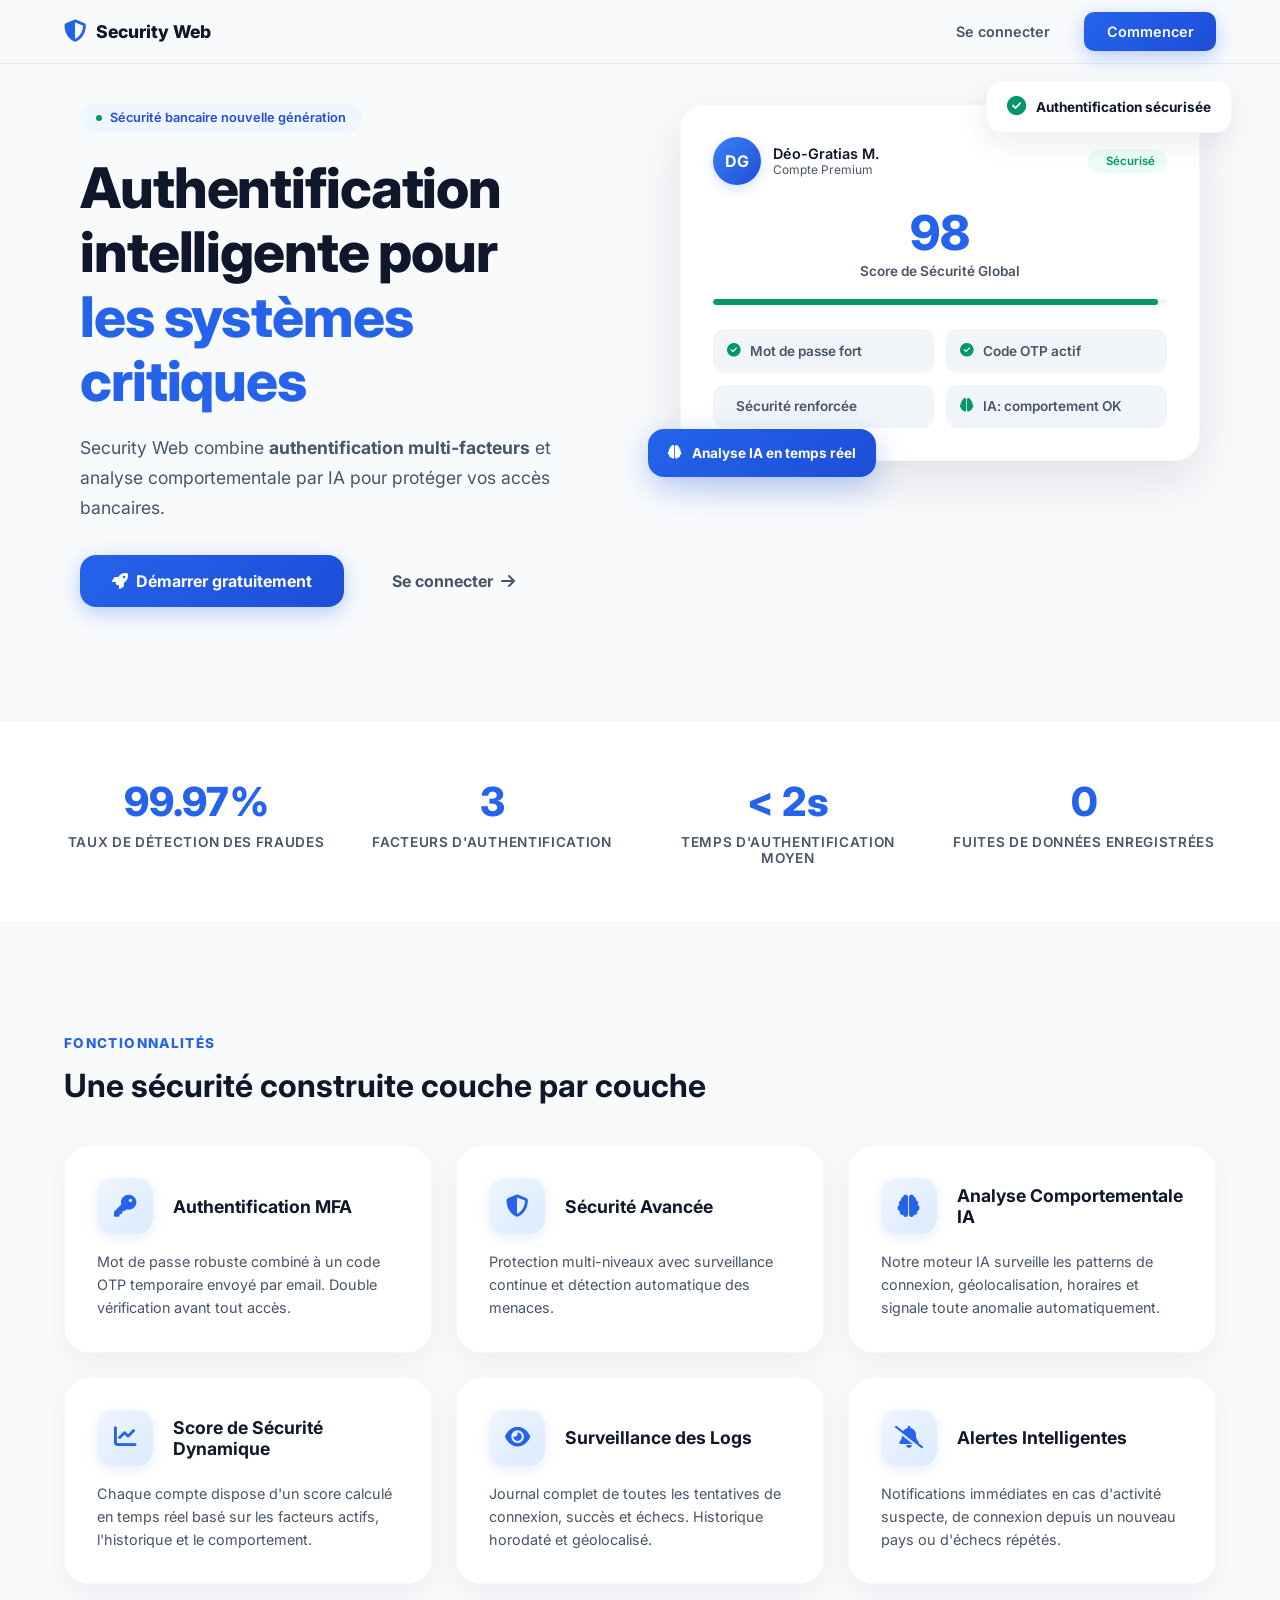
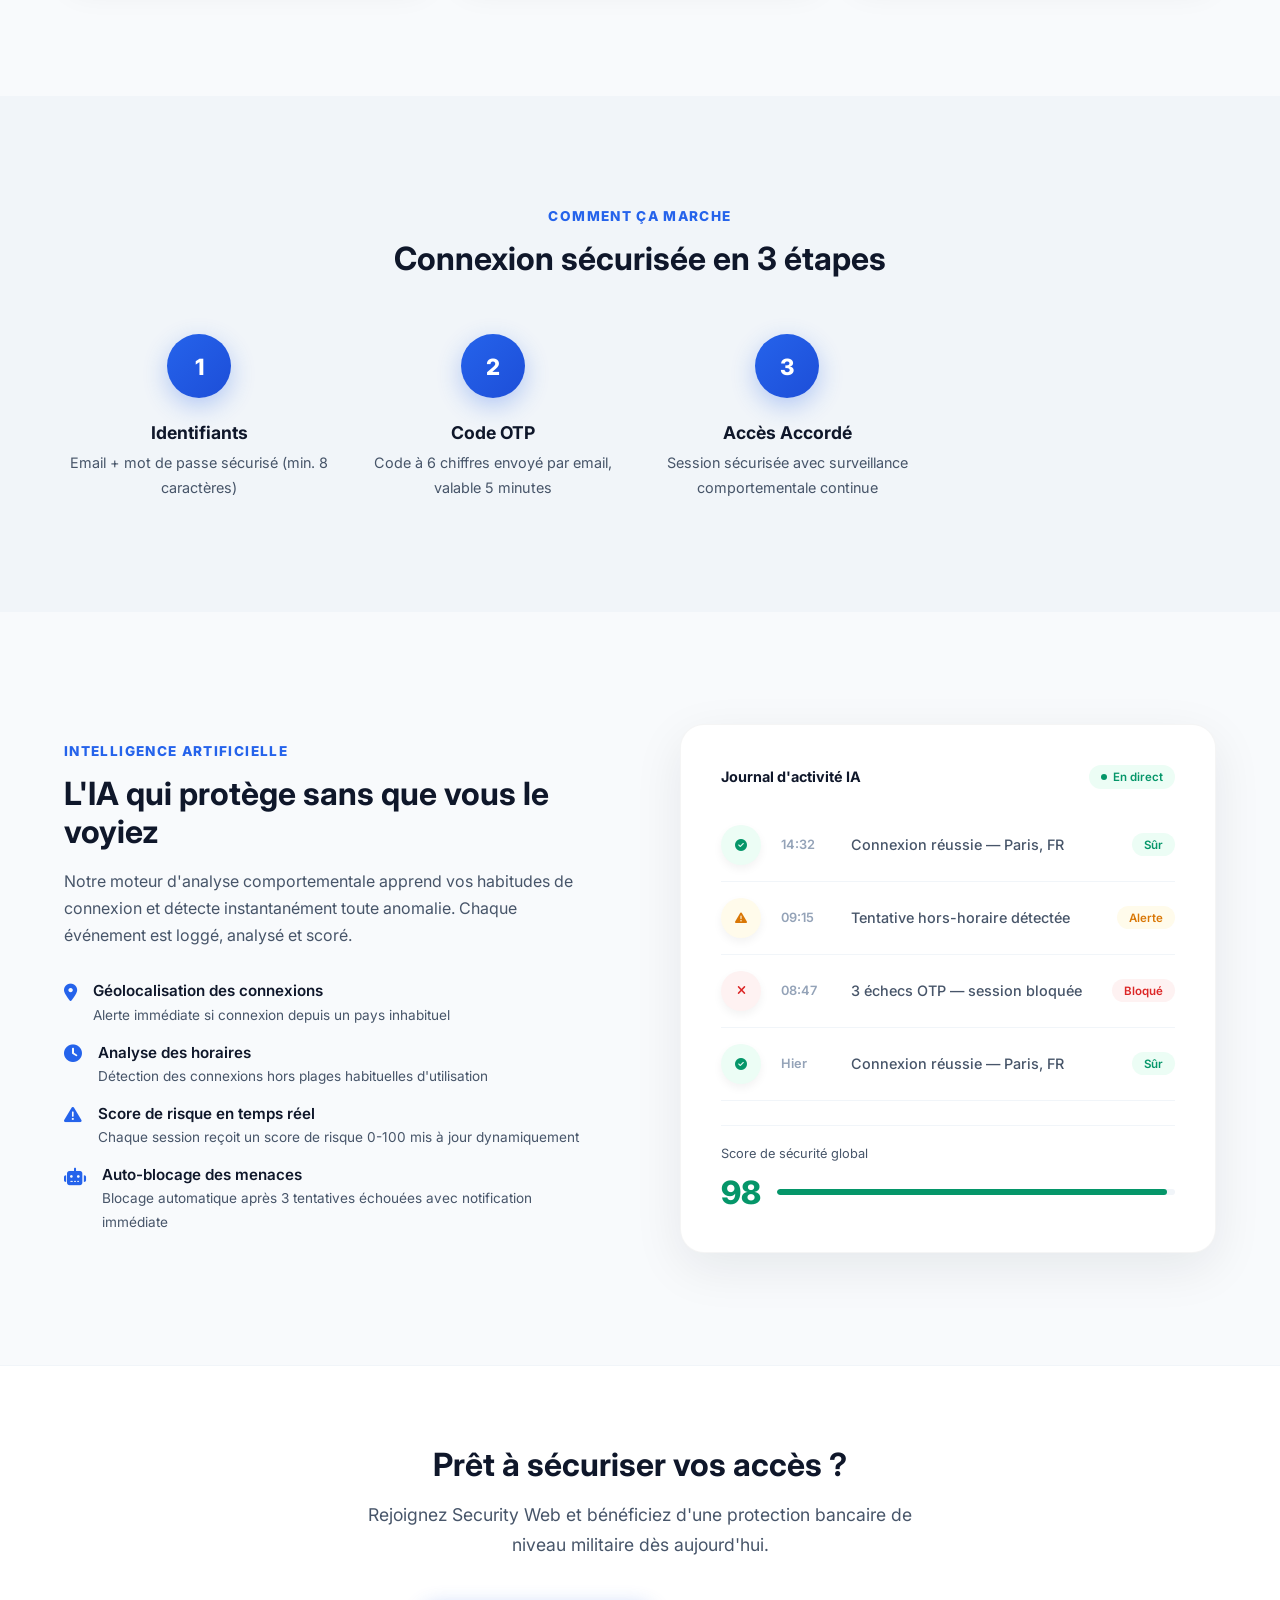
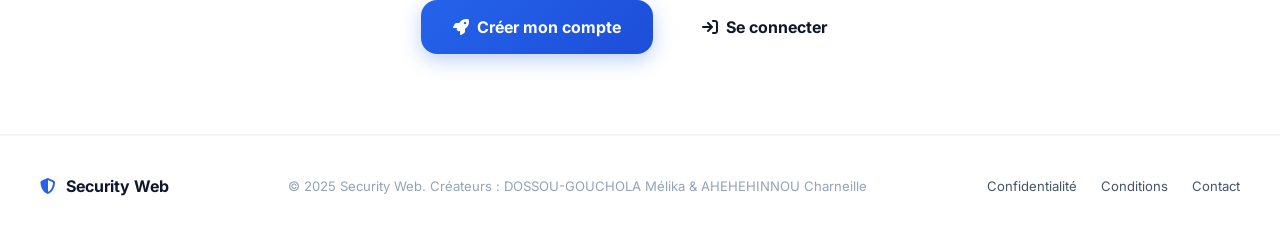
==== commit 515c83e8: "Mise à jour sécurité bancaire" ====
--- a/index.html
+++ b/index.html
@@ -25,13 +25,13 @@
 
     /* HERO */
     .hero {
-      min-height:100vh; display:flex; align-items:center;
-      padding-top:64px; background:var(--bg);
+      min-height:80vh; display:flex; align-items:flex-start;
+      padding-top:80px; background:var(--bg);
     }
     .hero-inner {
       display:grid; grid-template-columns:1fr 1fr;
-      gap:5rem; align-items:center;
-      max-width:1200px; margin:0 auto; padding:4rem 2.5rem;
+      gap:5rem; align-items:flex-start;
+      max-width:1200px; margin:0 auto; padding:1.5rem 2.5rem 0;
       width:100%;
     }
     .hero-tag {
@@ -43,104 +43,104 @@
     .hero h1 { margin-bottom:1.25rem; }
     .hero p  { font-size:1.1rem; margin-bottom:2rem; }
     .hero-cta { display:flex; gap:1rem; align-items:center; flex-wrap:wrap; }
-    .hero-trust { display:flex; align-items:center; gap:0.75rem; margin-top:2.5rem; font-size:0.85rem; color:var(--text-soft); }
-    .hero-trust i { color:var(--green); }
+
 
     /* HERO VISUAL */
     .hero-visual { position:relative; }
     .hero-card-main {
-      background:var(--bg-card); border-radius:var(--radius-lg);
-      box-shadow:var(--shadow-lg); padding:1.75rem; position:relative; z-index:1;
+      background:#ffffff; border-radius:24px;
+      box-shadow:0 20px 50px rgba(15,23,42,0.1); padding:2rem; position:relative; z-index:1; border:1px solid rgba(0,0,0,0.04);
     }
     .hero-card-header { display:flex; align-items:center; justify-content:space-between; margin-bottom:1.5rem; }
-    .hero-avatar { width:44px; height:44px; border-radius:50%; background:var(--blue-600); display:flex; align-items:center; justify-content:center; color:#fff; font-weight:700; }
-    .hero-score { font-size:2.75rem; font-weight:800; color:var(--blue-600); text-align:center; line-height:1; }
-    .hero-score-label { text-align:center; font-size:0.8rem; color:var(--text-soft); margin-top:0.25rem; margin-bottom:1.25rem; }
-    .hero-factors { display:grid; grid-template-columns:1fr 1fr; gap:0.75rem; margin-top:1.25rem; }
-    .hf-item { background:var(--bg-soft); border-radius:var(--radius); padding:0.75rem; display:flex; align-items:center; gap:0.6rem; font-size:0.82rem; font-weight:500; color:var(--text-soft); }
+    .hero-avatar { width:48px; height:48px; border-radius:50%; background:linear-gradient(135deg,var(--blue-500),var(--blue-700)); display:flex; align-items:center; justify-content:center; color:#fff; font-weight:700; box-shadow:0 4px 12px rgba(37,99,235,0.2); }
+    .hero-score { font-size:3rem; font-weight:800; color:var(--blue-600); text-align:center; line-height:1; }
+    .hero-score-label { text-align:center; font-size:0.85rem; color:var(--text-soft); margin-top:0.4rem; margin-bottom:1.25rem; font-weight:600; }
+    .hero-factors { display:grid; grid-template-columns:1fr 1fr; gap:0.75rem; margin-top:1.5rem; }
+    .hf-item { background:var(--bg-soft); border-radius:12px; padding:0.85rem; display:flex; align-items:center; gap:0.6rem; font-size:0.85rem; font-weight:600; color:var(--text-soft); }
     .hf-item i { color:var(--blue-600); }
     .hf-item.ok i { color:var(--green); }
     .hero-card-float {
       position:absolute; top:-1.5rem; right:-2rem;
-      background:var(--bg-card); border-radius:var(--radius); padding:0.9rem 1.1rem;
-      box-shadow:var(--shadow); display:flex; align-items:center; gap:0.65rem; z-index:2;
-      font-size:0.82rem; font-weight:600; white-space:nowrap;
-    }
-    .hero-card-float i { color:var(--green); font-size:1.1rem; }
+      background:#ffffff; border-radius:16px; padding:1rem 1.25rem;
+      box-shadow:0 10px 30px rgba(15,23,42,0.08); display:flex; align-items:center; gap:0.65rem; z-index:2;
+      font-size:0.85rem; font-weight:700; white-space:nowrap; border:1px solid rgba(0,0,0,0.04);
+    }
+    .hero-card-float i { color:var(--green); font-size:1.2rem; }
     .hero-card-float2 {
       position:absolute; bottom:-1rem; left:-2rem;
-      background:var(--blue-600); color:#fff; border-radius:var(--radius);
-      padding:0.9rem 1.1rem; box-shadow:var(--shadow);
+      background:linear-gradient(135deg,var(--blue-600),var(--blue-700)); color:#fff; border-radius:16px;
+      padding:1rem 1.25rem; box-shadow:0 10px 30px rgba(37,99,235,0.3);
       display:flex; align-items:center; gap:0.65rem; z-index:2;
-      font-size:0.82rem; font-weight:600; white-space:nowrap;
+      font-size:0.85rem; font-weight:700; white-space:nowrap;
     }
 
     /* STATS BAND */
     .stats-band {
-      background:var(--bg-card); padding:2.5rem 0; border-top:1px solid var(--bg-soft); border-bottom:1px solid var(--bg-soft);
+      background:#ffffff; padding:3.5rem 0; border-top:1px solid rgba(0,0,0,0.04); border-bottom:1px solid rgba(0,0,0,0.04); box-shadow:0 4px 20px rgba(0,0,0,0.02);
     }
     .stats-band-inner {
       display:grid; grid-template-columns:repeat(4,1fr);
       max-width:1200px; margin:0 auto; padding:0 1.5rem; gap:2rem;
     }
     .sband-item { text-align:center; }
-    .sband-num  { font-size:2rem; font-weight:800; color:var(--blue-600); }
-    .sband-lbl  { font-size:0.8rem; color:var(--text-soft); margin-top:0.35rem; }
+    .sband-num  { font-size:2.5rem; font-weight:800; color:var(--blue-600); }
+    .sband-lbl  { font-size:0.85rem; color:var(--text-soft); margin-top:0.5rem; font-weight:600; text-transform:uppercase; letter-spacing:0.05em; }
 
     /* FEATURES */
-    .features-section { background:var(--bg); padding:6rem 0; }
-    .section-label { font-size:0.8rem; font-weight:700; color:var(--blue-600); text-transform:uppercase; letter-spacing:0.08em; margin-bottom:0.75rem; }
+    .features-section { background:var(--bg); padding:7rem 0; }
+    .section-label { font-size:0.85rem; font-weight:800; color:var(--blue-600); text-transform:uppercase; letter-spacing:0.1em; margin-bottom:1rem; }
     .features-grid {
-      display:grid; grid-template-columns:repeat(3,1fr); gap:1.25rem; margin-top:2rem;
+      display:grid; grid-template-columns:repeat(3,1fr); gap:1.5rem; margin-top:2.5rem;
     }
     .feat-card {
-      background:var(--bg-card); border-radius:var(--radius-lg);
-      padding:1.25rem; box-shadow:var(--shadow-sm);
+      background:#ffffff; border-radius:24px;
+      padding:2rem; box-shadow:0 10px 30px rgba(15,23,42,0.05); border:1px solid rgba(0,0,0,0.03);
       transition:all 0.2s ease;
     }
-    .feat-card:hover { box-shadow:var(--shadow); transform:translateY(-3px); }
+    .feat-card:hover { box-shadow:0 16px 40px rgba(15,23,42,0.08); transform:translateY(-4px); border-color:var(--blue-200); }
     .feat-card-header {
-      display:flex; align-items:center; gap:1rem; margin-bottom:0.75rem;
+      display:flex; align-items:center; gap:1.25rem; margin-bottom:1rem;
     }
     .feat-icon {
-      width:44px; height:44px; border-radius:var(--radius);
-      background:var(--blue-50); color:var(--blue-600);
+      width:56px; height:56px; border-radius:16px;
+      background:linear-gradient(135deg,var(--blue-50),var(--blue-100)); color:var(--blue-600);
       display:flex; align-items:center; justify-content:center;
-      font-size:1.2rem; flex-shrink:0;
-    }
-    .feat-card h3 { font-size:1rem; margin:0; }
-    .feat-card p  { font-size:0.85rem; margin:0; line-height:1.6; }
+      font-size:1.4rem; flex-shrink:0; box-shadow:0 4px 12px rgba(37,99,235,0.1);
+    }
+    .feat-card h3 { font-size:1.1rem; margin:0; font-weight:700; color:var(--blue-900); }
+    .feat-card p  { font-size:0.9rem; margin:0; line-height:1.6; color:var(--text-soft); }
 
     /* HOW IT WORKS */
-    .how-section { background:var(--bg-soft); padding:6rem 0; }
-    .steps-row { display:grid; grid-template-columns:repeat(4,1fr); gap:1.5rem; margin-top:3rem; position:relative; }
+    .how-section { background:var(--bg-soft); padding:7rem 0; }
+    .steps-row { display:grid; grid-template-columns:repeat(4,1fr); gap:1.5rem; margin-top:3.5rem; position:relative; }
     .steps-row::before {
-      content:''; position:absolute; top:2rem; left:12%; right:12%; height:2px;
-      background:var(--blue-100);
+      content:''; position:absolute; top:2.5rem; left:12%; right:12%; height:2px;
+      background:linear-gradient(90deg, transparent, var(--blue-200), transparent);
     }
     .how-step { text-align:center; position:relative; }
     .how-num {
-      width:52px; height:52px; border-radius:50%;
-      background:var(--blue-600); color:#fff;
+      width:64px; height:64px; border-radius:50%;
+      background:linear-gradient(135deg,var(--blue-600),var(--blue-700)); color:#fff;
       display:flex; align-items:center; justify-content:center;
-      font-size:1.15rem; font-weight:800; margin:0 auto 1.25rem; position:relative; z-index:1;
-    }
-    .how-step h4 { margin-bottom:0.4rem; }
-    .how-step p  { font-size:0.85rem; }
+      font-size:1.4rem; font-weight:800; margin:0 auto 1.5rem; position:relative; z-index:1;
+      box-shadow:0 8px 24px rgba(37,99,235,0.3);
+    }
+    .how-step h4 { margin-bottom:0.5rem; font-weight:700; font-size:1.1rem; }
+    .how-step p  { font-size:0.9rem; color:var(--text-soft); }
 
     /* AI SECTION */
-    .ai-section { background:var(--bg); padding:6rem 0; }
-    .ai-inner { display:grid; grid-template-columns:1fr 1fr; gap:4rem; align-items:center; max-width:1200px; margin:0 auto; padding:0 1.5rem; }
-    .ai-visual { background:var(--bg-card); border-radius:var(--radius-lg); padding:2rem; box-shadow:var(--shadow); }
+    .ai-section { background:var(--bg); padding:7rem 0; }
+    .ai-inner { display:grid; grid-template-columns:1fr 1fr; gap:5rem; align-items:center; max-width:1200px; margin:0 auto; padding:0 1.5rem; }
+    .ai-visual { background:#ffffff; border-radius:24px; padding:2.5rem; box-shadow:0 15px 50px rgba(15,23,42,0.08); border:1px solid rgba(0,0,0,0.04); }
     .ai-log-row {
-      display:flex; align-items:center; gap:1rem;
-      padding:0.75rem 0; border-bottom:1px solid var(--bg-soft);
-      font-size:0.85rem;
-    }
-    .ai-log-row:last-child { border-bottom:none; }
-    .ai-log-icon { width:32px; height:32px; border-radius:50%; display:flex; align-items:center; justify-content:center; font-size:0.8rem; flex-shrink:0; }
-    .ai-log-time { color:var(--text-xs); font-size:0.75rem; min-width:50px; }
-    .ai-log-label { flex:1; color:var(--text-soft); }
+      display:flex; align-items:center; gap:1.25rem;
+      padding:1rem 0; border-bottom:1px solid var(--bg-soft);
+      font-size:0.9rem;
+    }
+    .ai-log-row:last-child { border-bottom:none; padding-bottom:0; }
+    .ai-log-icon { width:40px; height:40px; border-radius:50%; display:flex; align-items:center; justify-content:center; font-size:0.9rem; flex-shrink:0; box-shadow:0 4px 10px rgba(0,0,0,0.05); }
+    .ai-log-time { color:var(--text-xs); font-size:0.8rem; min-width:50px; font-weight:600; }
+    .ai-log-label { flex:1; color:var(--text-soft); font-weight:500; }
     .ai-features { margin-top:2rem; display:flex; flex-direction:column; gap:1rem; }
     .ai-feat { display:flex; align-items:flex-start; gap:1rem; }
     .ai-feat i { color:var(--blue-600); font-size:1.1rem; margin-top:0.15rem; flex-shrink:0; }
@@ -149,14 +149,17 @@
 
     /* CTA BOTTOM */
     .cta-section {
-      background:var(--bg-soft); padding:4rem 0; text-align:center; border-top:1px solid var(--bg-soft);
-    }
-    .cta-section h2 { color:var(--text); margin-bottom:1rem; }
-    .cta-section p  { color:var(--text-soft); max-width:500px; margin:0 auto 2rem; }
-    .btn-white { background:var(--blue-600); color:#fff; font-weight:700; }
-    .btn-white:hover { background:var(--blue-700); }
-    .btn-white-ghost { background:var(--bg-card); color:var(--text); font-weight:700; border:1px solid var(--bg-soft); }
-    .btn-white-ghost:hover { background:var(--bg-soft); }
+      background:#ffffff; padding:5rem 0; text-align:center; border-top:1px solid var(--bg-soft); border-bottom:1px solid var(--bg-soft);
+    }
+    .cta-section h2 { color:var(--blue-900); margin-bottom:1rem; font-size:2rem; }
+    .cta-section p  { color:var(--text-soft); max-width:600px; margin:0 auto 2.5rem; font-size:1.1rem; }
+    .btn-lg { padding:1rem 2rem; font-size:1rem; border-radius:16px; font-weight:700; transition:all 0.2s ease; }
+    .btn-blue { background:linear-gradient(135deg,var(--blue-600),var(--blue-700)); box-shadow:0 6px 20px rgba(37,99,235,0.3); border:none; color:#fff; }
+    .btn-blue:hover { transform:translateY(-2px); box-shadow:0 8px 25px rgba(37,99,235,0.4); }
+    .btn-white { background:linear-gradient(135deg,var(--blue-600),var(--blue-700)); color:#fff; font-weight:700; box-shadow:0 6px 20px rgba(37,99,235,0.3); border:none; }
+    .btn-white:hover { transform:translateY(-2px); box-shadow:0 8px 25px rgba(37,99,235,0.4); }
+    .btn-white-ghost { background:rgba(255,255,255,0.1); backdrop-filter:blur(10px); color:var(--text); font-weight:700; border:1px solid rgba(255,255,255,0.2); }
+    .btn-white-ghost:hover { background:rgba(255,255,255,0.2); transform:translateY(-2px); }
 
     /* FOOTER */
     footer { background:var(--bg-card); padding:2.5rem; border-top:1px solid var(--bg-soft); }
@@ -170,8 +173,9 @@
 
     /* RESPONSIVE */
     @media(max-width:900px) {
-      .hero { min-height:auto; padding-top:1rem; }
-      .hero-inner { grid-template-columns:1fr; gap:2rem; padding:2rem 1.25rem; }
+      .hero { min-height:auto; padding: 0.5rem 0 0; }
+      .hero-inner { grid-template-columns:1fr; gap:0; padding: 1rem 1.25rem 0; }
+
       .hero h1 { font-size:1.75rem; }
       .hero p { font-size:1rem; }
       .hero-visual { display:none; }
@@ -203,6 +207,15 @@
       .cta-section { padding:3rem 0; }
       .footer-inner { flex-direction:column; gap:1rem; text-align:center; padding:1.5rem; }
       .footer-links { justify-content:center; flex-wrap:wrap; }
+      .lp-nav-right .btn-ghost { 
+        background: var(--blue-600); 
+        color: #fff;
+        padding: 0.5rem 1rem;
+        border-radius: 12px;
+        font-weight: 800;
+        box-shadow: 0 4px 12px rgba(37,99,235,0.2);
+        border: none;
+      }
       .lp-nav { height:56px; }
       .lp-nav-inner { padding:0 1rem; }
     }
@@ -223,12 +236,12 @@
     .lp-bottom-nav-item.active { color:var(--blue-600); }
     @media(max-width:600px) {
       body { padding-bottom:56px; }
-      .hero { min-height:auto; }
-      .hero-inner { padding:1.25rem 0.75rem; }
+      .hero { min-height:auto; padding: 0.25rem 0 0; margin-bottom: -3.5rem; }
+      .hero-inner { padding: 0.1rem 0.75rem 0; gap: 0; }
       .hero h1 { font-size:1.5rem; line-height:1.2; }
       .hero-tag { font-size:0.7rem; padding:0.3rem 0.6rem; margin-bottom:1rem; }
       .hero p { font-size:0.95rem; margin-bottom:1.5rem; }
-      .hero-trust { flex-direction:column; gap:0.4rem; align-items:flex-start; font-size:0.75rem; margin-top:1.5rem; }
+
       .features-grid { 
         display:grid;
         grid-template-columns:1fr;
@@ -242,10 +255,21 @@
       .feat-icon { width:40px; height:40px; font-size:1.1rem; margin-bottom:0.25rem; }
       .feat-card h3 { font-size:0.85rem; }
       .feat-card p { font-size:0.75rem; }
-      .stats-band { padding:1.5rem 0; }
-      .stats-band-inner { grid-template-columns:1fr 1fr; gap:0.75rem; padding:0 0.75rem; }
-      .sband-num { font-size:1.25rem; }
-      .sband-lbl { font-size:0.7rem; }
+      .stats-band { padding: 0 0 1rem; background: var(--bg-soft); margin-top: -2.5rem; position: relative; z-index: 10; }
+      .stats-band-inner { grid-template-columns: 1fr 1fr; gap: 1rem; padding: 0 1rem; }
+      .sband-item { 
+        background: #ffffff; 
+        padding: 1.5rem 1rem; 
+        border-radius: 20px; 
+        box-shadow: 0 10px 25px rgba(15, 23, 42, 0.04);
+        border: 1px solid rgba(0,0,0,0.03);
+        display: flex;
+        flex-direction: column;
+        align-items: center;
+        justify-content: center;
+      }
+      .sband-num { font-size: 1.75rem; color: var(--blue-600); font-weight: 800; line-height: 1.2; }
+      .sband-lbl { font-size: 0.7rem; font-weight: 600; color: var(--text-soft); margin-top: 0.5rem; text-transform: none; letter-spacing: 0; }
       .steps-row { grid-template-columns:1fr; gap:1.25rem; }
       .how-section { padding:2rem 0; }
       .how-step { padding:0 0.25rem; }
@@ -312,11 +336,7 @@
             Se connecter <i class="fa-solid fa-arrow-right"></i>
           </a>
         </div>
-        <div class="hero-trust">
-          <i class="fa-solid fa-circle-check"></i> MFA multi-couches &nbsp;|&nbsp;
-          <i class="fa-solid fa-circle-check"></i> IA comportementale &nbsp;|&nbsp;
-          <i class="fa-solid fa-circle-check"></i> Zéro fuite de données
-        </div>
+
       </div>
 
       <div class="hero-visual">
@@ -546,7 +566,7 @@
   <footer>
     <div class="footer-inner">
       <div class="footer-logo"><i class="fa-solid fa-shield-halved"></i> Security Web</div>
-      <div class="footer-copy">© 2025 Security Web. Tous droits réservés.</div>
+      <div class="footer-copy">© 2025 Security Web. Créateurs : DOSSOU-GOUCHOLA Mélika & AHEHEHINNOU Charneille</div>
       <div class="footer-links">
         <a href="#">Confidentialité</a>
         <a href="#">Conditions</a>
--- a/css/style.css
+++ b/css/style.css
@@ -206,7 +206,7 @@
 .form-group { margin-bottom:1.25rem; }
 .form-label { display:block; font-size:0.82rem; font-weight:600; color:var(--text-soft); margin-bottom:0.45rem; }
 .input-wrap { position:relative; }
-.input-wrap i { position:absolute; left:0.9rem; top:50%; transform:translateY(-50%); color:var(--text-xs); font-size:0.9rem; }
+.input-wrap > i { position:absolute; left:0.9rem; top:50%; transform:translateY(-50%); color:var(--text-xs); font-size:0.9rem; }
 .form-input {
   width:100%; padding:0.85rem 1rem 0.85rem 2.6rem;
   background:var(--bg-soft); color:var(--text);
@@ -666,34 +666,6 @@
     max-width: 100%;
     width: 100%;
   }
-
-  /* Show compact header on mobile auth */
-  .mobile-auth-header {
-    display: flex !important;
-    align-items: center;
-    gap: 0.75rem;
-    margin-bottom: 1.5rem;
-    padding-bottom: 1rem;
-    border-bottom: 1px solid var(--bg-soft);
-  }
-
-  .mobile-auth-header i {
-    width: 40px;
-    height: 40px;
-    border-radius: var(--radius);
-    background: var(--blue-600);
-    color: #fff;
-    display: flex;
-    align-items: center;
-    justify-content: center;
-    font-size: 1.1rem;
-  }
-
-  .mobile-auth-header h2 {
-    font-size: 1.25rem;
-    font-weight: 700;
-    color: var(--text);
-  }
 }
 
 @media (max-width: 480px) {
@@ -702,20 +674,6 @@
     padding-top: 1.5rem;
   }
 
-  .auth-box-header {
-    margin-bottom: 1.5rem;
-  }
-
-  .auth-box-header i {
-    width: 56px;
-    height: 56px;
-    font-size: 1.5rem;
-  }
-
-  .auth-box-header h1 {
-    font-size: 1.25rem;
-  }
-
   .otp-input {
     width: 42px !important;
     height: 52px !important;
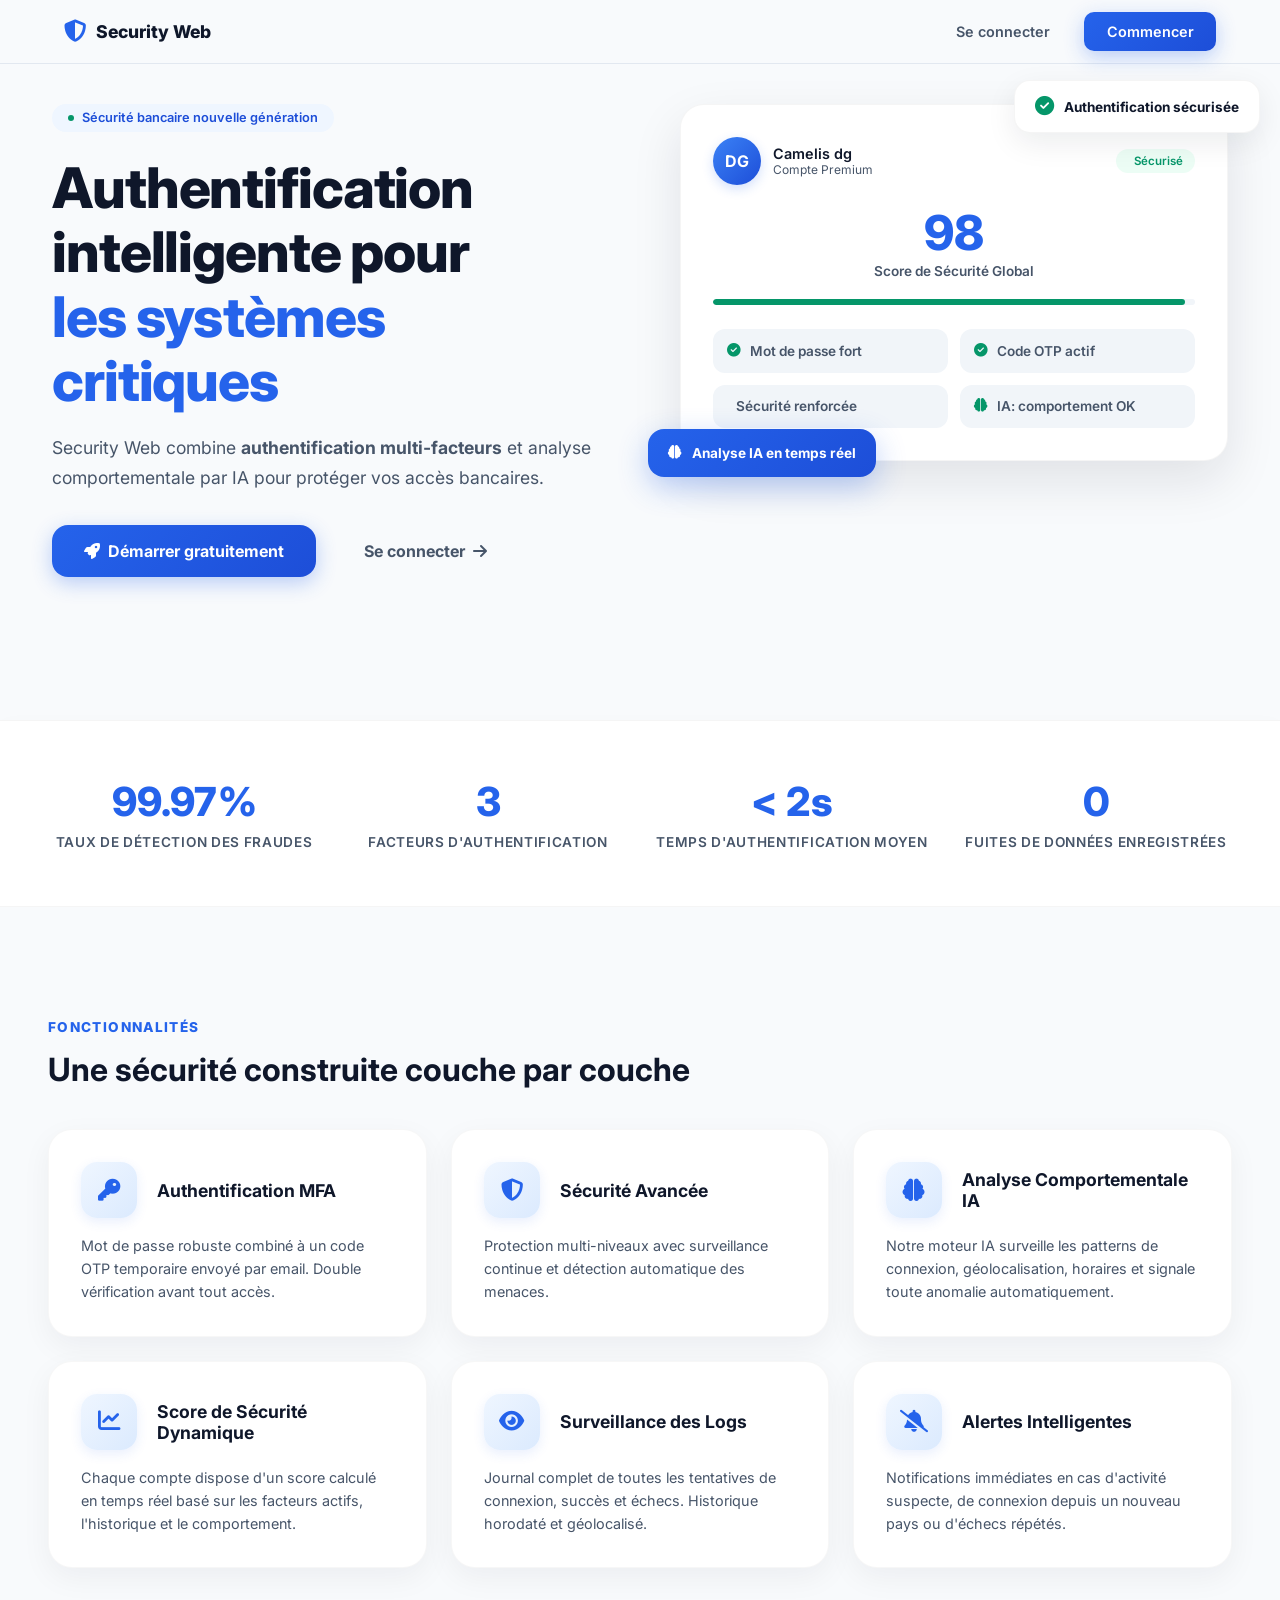
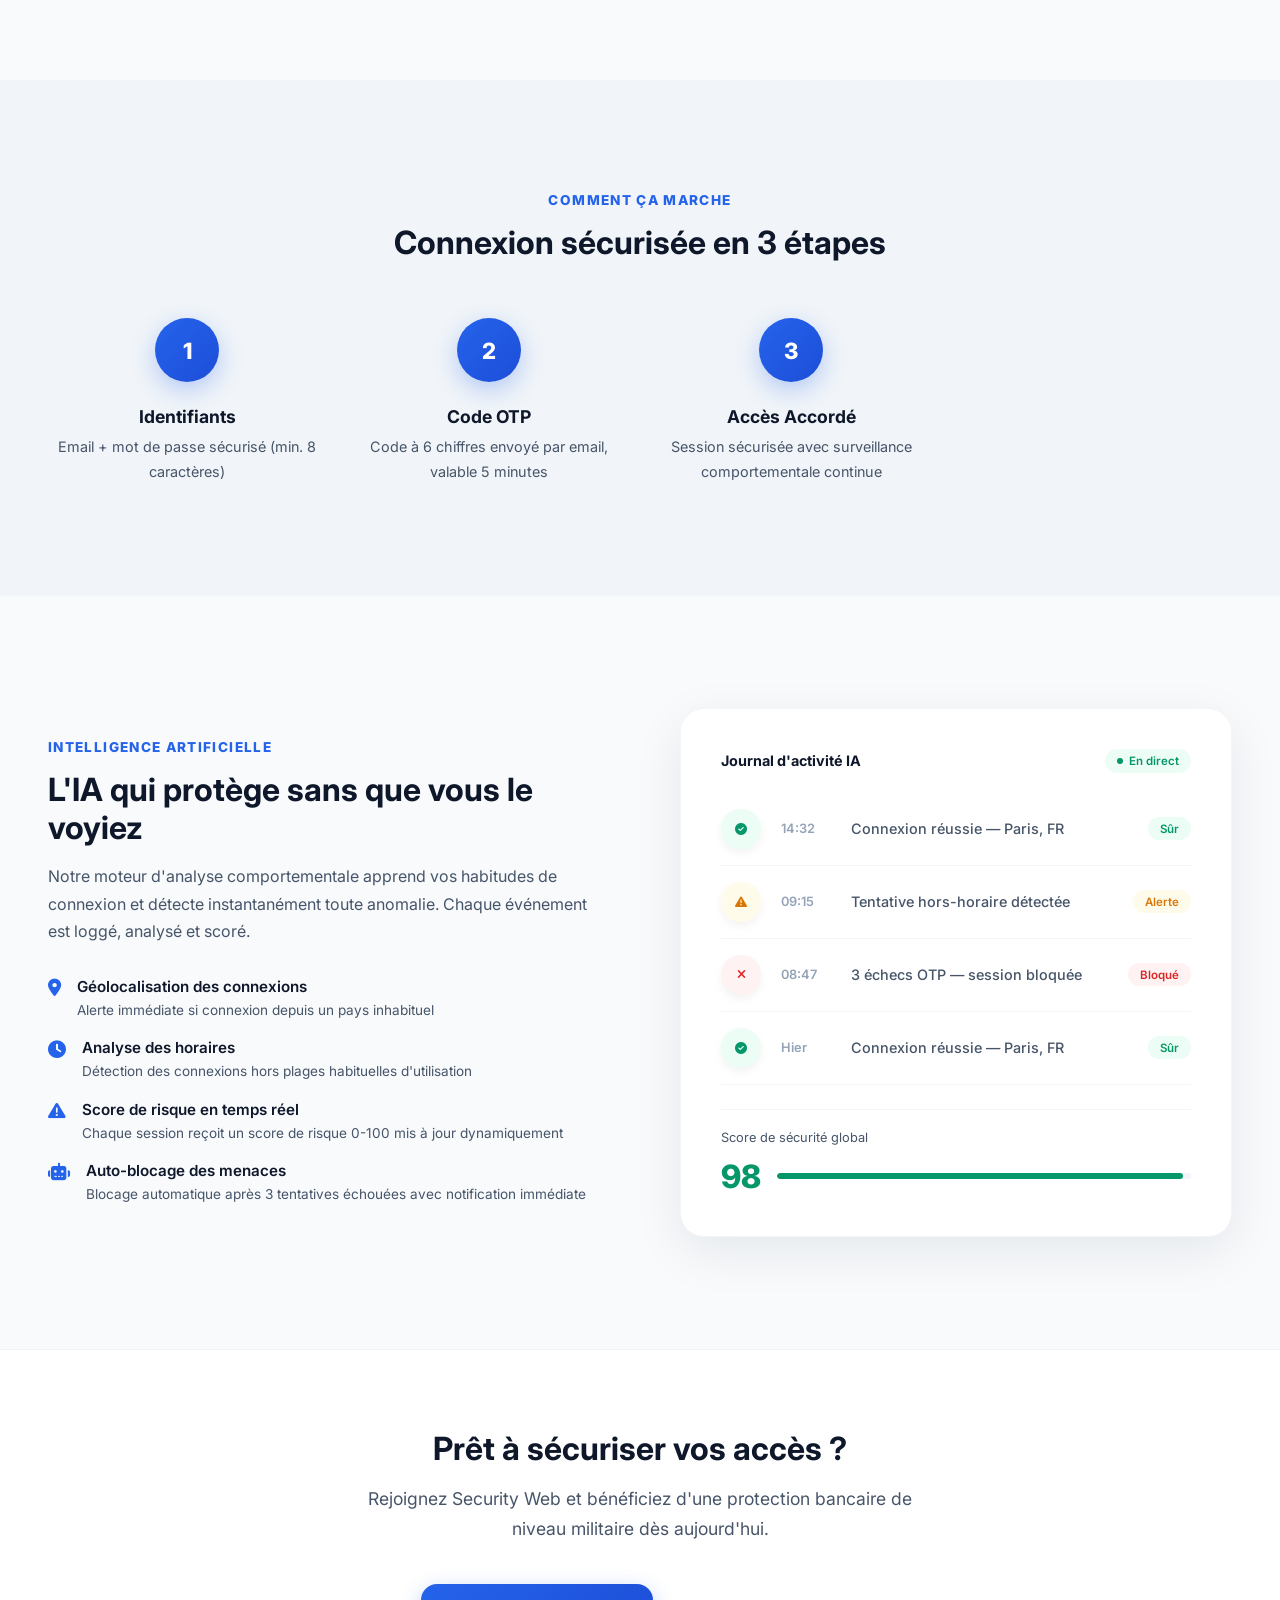
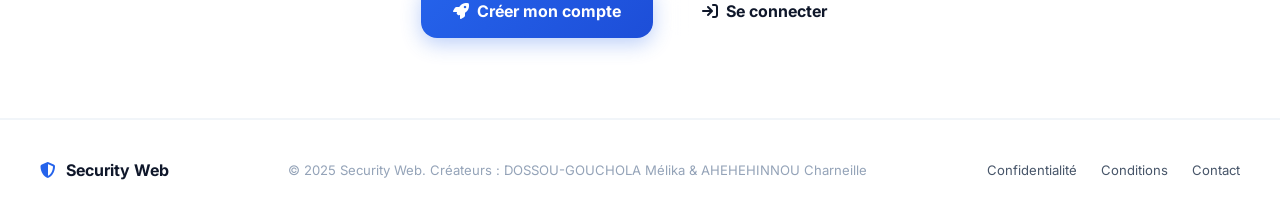
==== commit c68f5933: "Réduction des padding sur toutes les pages" ====
--- a/index.html
+++ b/index.html
@@ -31,7 +31,7 @@
     .hero-inner {
       display:grid; grid-template-columns:1fr 1fr;
       gap:5rem; align-items:flex-start;
-      max-width:1200px; margin:0 auto; padding:1.5rem 2.5rem 0;
+      max-width:1200px; margin:0 auto; padding:1.5rem 0.75rem 0;
       width:100%;
     }
     .hero-tag {
@@ -80,7 +80,7 @@
     }
     .stats-band-inner {
       display:grid; grid-template-columns:repeat(4,1fr);
-      max-width:1200px; margin:0 auto; padding:0 1.5rem; gap:2rem;
+      max-width:1200px; margin:0 auto; padding:0 0.5rem; gap:2rem;
     }
     .sband-item { text-align:center; }
     .sband-num  { font-size:2.5rem; font-weight:800; color:var(--blue-600); }
@@ -130,7 +130,7 @@
 
     /* AI SECTION */
     .ai-section { background:var(--bg); padding:7rem 0; }
-    .ai-inner { display:grid; grid-template-columns:1fr 1fr; gap:5rem; align-items:center; max-width:1200px; margin:0 auto; padding:0 1.5rem; }
+    .ai-inner { display:grid; grid-template-columns:1fr 1fr; gap:5rem; align-items:center; max-width:1200px; margin:0 auto; padding:0 0.5rem; }
     .ai-visual { background:#ffffff; border-radius:24px; padding:2.5rem; box-shadow:0 15px 50px rgba(15,23,42,0.08); border:1px solid rgba(0,0,0,0.04); }
     .ai-log-row {
       display:flex; align-items:center; gap:1.25rem;
@@ -171,136 +171,113 @@
     .footer-links a { font-size:0.82rem; color:var(--text-soft); }
     .footer-links a:hover { color:var(--blue-600); }
 
+
     /* RESPONSIVE */
     @media(max-width:900px) {
-      .hero { min-height:auto; padding: 0.5rem 0 0; }
-      .hero-inner { grid-template-columns:1fr; gap:0; padding: 1rem 1.25rem 0; }
-
-      .hero h1 { font-size:1.75rem; }
-      .hero p { font-size:1rem; }
-      .hero-visual { display:none; }
-      .stats-band-inner { grid-template-columns:repeat(2,1fr); gap:1.5rem; padding:0 1.25rem; }
-      .sband-num { font-size:1.5rem; }
-      .features-grid { 
-        display:flex; 
-        gap:1rem; 
-        overflow-x:auto; 
-        scroll-snap-type:x mandatory;
-        padding-bottom:0.5rem;
-        -webkit-overflow-scrolling:touch;
+      .hero { min-height:auto; padding: 2rem 0 0; }
+      .hero-inner { grid-template-columns:1fr; gap:3rem; padding: 1.5rem 1.5rem 0; text-align: center; }
+      .hero h1 { font-size:2.25rem; }
+      .hero p { font-size:1.1rem; }
+      .hero-visual { max-width: 400px; margin: 0 auto; transform: scale(0.9); }
+      
+      .stats-band-inner { grid-template-columns:repeat(2,1fr); gap:1.5rem; }
+      .features-grid { grid-template-columns: repeat(2, 1fr); gap: 1.25rem; }
+      .ai-inner { grid-template-columns:1fr; gap:3rem; }
+    }
+
+    @media(max-width:600px) {
+      body { overflow-x: hidden; }
+      
+      /* NAV MOBILE */
+      .lp-nav { display: none; }
+      .lp-logo { font-size: 1rem; }
+      .lp-nav-right .btn { padding: 0.5rem 0.8rem; font-size: 0.75rem; border-radius: 10px; }
+      .lp-nav-right .btn-ghost { color: var(--blue-600); font-weight: 700; background: var(--blue-50); }
+
+      /* HERO */
+      .hero { padding-top: 2rem; padding-bottom: 2rem; }
+      .hero-inner { padding: 0 0.25rem; gap: 2.5rem; }
+      .hero-tag { font-size: 0.75rem; padding: 0.4rem 0.8rem; margin-bottom: 1rem; }
+      .hero h1 { font-size: 1.85rem; line-height: 1.25; margin-bottom: 1rem; letter-spacing: -0.01em; }
+      .hero p { font-size: 0.95rem; line-height: 1.6; margin-bottom: 2rem; color: var(--text-soft); }
+      .hero-cta { flex-direction: column; width: 100%; gap: 0.75rem; }
+      .hero-cta .btn { width: 100%; justify-content: center; height: 52px; font-size: 0.95rem; }
+
+      /* HERO VISUAL (RE-INTRODUCED & COMPACT) */
+      .hero-visual { display: block; transform: scale(1); margin-top: 1.5rem; }
+      .hero-card-main { padding: 1.25rem; border-radius: 20px; box-shadow: 0 15px 35px rgba(15,23,42,0.08); }
+      .hero-score { font-size: 2.25rem; }
+      .hero-score-label { font-size: 0.75rem; margin-bottom: 1rem; }
+      .hero-avatar { width: 36px; height: 36px; font-size: 0.8rem; }
+      .hero-card-header { margin-bottom: 1rem; }
+      .hero-card-header > div > div:last-child > div:first-child { font-size: 0.8rem !important; }
+      .hero-card-header > div > div:last-child > div:last-child { font-size: 0.65rem !important; }
+      .hero-card-float { top: -1rem; right: -0.5rem; padding: 0.75rem 1rem; font-size: 0.75rem; border-radius: 12px; }
+      .hero-card-float2 { bottom: -0.75rem; left: -0.5rem; padding: 0.75rem 1rem; font-size: 0.75rem; border-radius: 12px; }
+      .hero-factors { grid-template-columns: 1fr; gap: 0.5rem; }
+      .hf-item { padding: 0.6rem 0.75rem; font-size: 0.75rem; }
+
+      /* STATS BAND */
+      .stats-band { padding: 1.5rem 0; background: transparent; border: none; box-shadow: none; }
+      .stats-band-inner { grid-template-columns: 1fr 1fr; gap: 0.75rem; padding: 0 0.25rem; }
+      .sband-item { 
+        background: #fff; padding: 1.25rem 0.75rem; border-radius: 18px; 
+        box-shadow: 0 8px 20px rgba(15,23,42,0.04); border: 1px solid rgba(0,0,0,0.02);
       }
-      .features-grid::-webkit-scrollbar { display:none; }
-      .features-grid { scrollbar-width:none; -ms-overflow-style:none; }
-      .features-section { padding:3rem 0; }
-      .feat-card { 
-        min-width:calc(50% - 0.5rem); 
-        flex:0 0 auto;
-        scroll-snap-align:start;
-        padding:1.25rem;
-      }
-      .steps-row { grid-template-columns:1fr 1fr; gap:1.25rem; }
-      .steps-row::before { display:none; }
-      .how-section { padding:3rem 0; }
-      .ai-inner { grid-template-columns:1fr; gap:2rem; padding:0 1.25rem; }
-      .ai-section { padding:3rem 0; }
-      .ai-visual { padding:1.5rem; }
-      .cta-section { padding:3rem 0; }
-      .footer-inner { flex-direction:column; gap:1rem; text-align:center; padding:1.5rem; }
-      .footer-links { justify-content:center; flex-wrap:wrap; }
-      .lp-nav-right .btn-ghost { 
-        background: var(--blue-600); 
-        color: #fff;
-        padding: 0.5rem 1rem;
-        border-radius: 12px;
-        font-weight: 800;
-        box-shadow: 0 4px 12px rgba(37,99,235,0.2);
-        border: none;
-      }
-      .lp-nav { height:56px; }
-      .lp-nav-inner { padding:0 1rem; }
-    }
-    /* Bottom nav mobile pour landing page */
-    .lp-bottom-nav {
-      display:none; position:fixed; bottom:0; left:0; right:0; z-index:200;
-      background:var(--bg-card); border-top:1px solid var(--bg-soft); height:56px;
-      box-shadow:0 -2px 10px rgba(0,0,0,0.05);
-    }
-    .lp-bottom-nav-inner { display:flex; align-items:stretch; height:100%; }
-    .lp-bottom-nav-item {
-      flex:1; display:flex; flex-direction:column; align-items:center;
-      justify-content:center; gap:0.2rem;
-      font-size:0.65rem; font-weight:500; color:var(--text-xs);
-      transition:color 0.2s ease; text-decoration:none;
-    }
-    .lp-bottom-nav-item i { font-size:1.15rem; }
-    .lp-bottom-nav-item.active { color:var(--blue-600); }
-    @media(max-width:600px) {
-      body { padding-bottom:56px; }
-      .hero { min-height:auto; padding: 0.25rem 0 0; margin-bottom: -3.5rem; }
-      .hero-inner { padding: 0.1rem 0.75rem 0; gap: 0; }
-      .hero h1 { font-size:1.5rem; line-height:1.2; }
-      .hero-tag { font-size:0.7rem; padding:0.3rem 0.6rem; margin-bottom:1rem; }
-      .hero p { font-size:0.95rem; margin-bottom:1.5rem; }
-
-      .features-grid { 
-        display:grid;
-        grid-template-columns:1fr;
-        gap:0.75rem;
-      }
-      .features-section { padding:1.5rem 0; }
-      .feat-card { 
-        padding:1rem;
-      }
-      .feat-card-header { flex-direction:column; align-items:flex-start; gap:0.5rem; margin-bottom:0.5rem; }
-      .feat-icon { width:40px; height:40px; font-size:1.1rem; margin-bottom:0.25rem; }
-      .feat-card h3 { font-size:0.85rem; }
-      .feat-card p { font-size:0.75rem; }
-      .stats-band { padding: 0 0 1rem; background: var(--bg-soft); margin-top: -2.5rem; position: relative; z-index: 10; }
-      .stats-band-inner { grid-template-columns: 1fr 1fr; gap: 1rem; padding: 0 1rem; }
-      .sband-item { 
-        background: #ffffff; 
-        padding: 1.5rem 1rem; 
-        border-radius: 20px; 
-        box-shadow: 0 10px 25px rgba(15, 23, 42, 0.04);
-        border: 1px solid rgba(0,0,0,0.03);
-        display: flex;
-        flex-direction: column;
-        align-items: center;
-        justify-content: center;
-      }
-      .sband-num { font-size: 1.75rem; color: var(--blue-600); font-weight: 800; line-height: 1.2; }
-      .sband-lbl { font-size: 0.7rem; font-weight: 600; color: var(--text-soft); margin-top: 0.5rem; text-transform: none; letter-spacing: 0; }
-      .steps-row { grid-template-columns:1fr; gap:1.25rem; }
-      .how-section { padding:2rem 0; }
-      .how-step { padding:0 0.25rem; }
-      .how-num { width:40px; height:40px; font-size:0.95rem; }
-      .how-step h4 { font-size:0.9rem; }
-      .how-step p { font-size:0.8rem; }
-      .hero-cta { flex-direction:column; gap:0.75rem; }
-      .hero-cta .btn { width:100%; justify-content:center; }
-      .btn-lg { padding:0.8rem 1.25rem; font-size:0.9rem; }
-      .cta-section { padding:2rem 0; }
-      .cta-section h2 { font-size:1.3rem; }
-      .cta-section p { font-size:0.9rem; padding:0 1rem; }
-      section[style*="max-width"] { padding:0 0.75rem !important; }
-      .lp-logo { font-size:1rem; }
-      .lp-logo i { font-size:1.2rem; }
-      .lp-nav { height:52px; display:none; }
-      .lp-nav-inner { padding:0 0.875rem; }
-      .lp-nav-right { gap:0.4rem; }
-      .lp-nav-right .btn { padding:0.45rem 0.7rem; font-size:0.75rem; }
-      .lp-bottom-nav { display:none; }
-      .ai-section { padding:2rem 0; }
-      .ai-inner { padding:0 0.75rem; gap:1.5rem; }
-      .ai-visual { padding:1rem; }
-      .ai-log-row { padding:0.6rem 0; font-size:0.8rem; }
-      .ai-feat { gap:0.75rem; }
-      .ai-feat h4 { font-size:0.9rem; }
-      .ai-feat p { font-size:0.8rem; }
-      h2 { font-size:1.25rem; }
-      .section-label { font-size:0.75rem; }
-      footer { padding:1.5rem 0.75rem; }
-    }
+      .sband-num { font-size: 1.5rem; color: var(--blue-600); }
+      .sband-lbl { font-size: 0.65rem; line-height: 1.3; margin-top: 0.4rem; color: var(--text-xs); letter-spacing: 0; text-transform: none; letter-spacing: 0.05em; }
+
+      /* FEATURES */
+      .features-section { padding: 4rem 0; }
+      .section-label { font-size: 0.7rem; text-align: center; }
+      h2 { font-size: 1.5rem; text-align: center; line-height: 1.3; margin-bottom: 2rem; }
+      .features-grid { grid-template-columns: 1fr; gap: 1rem; padding: 0 0.25rem; }
+      .feat-card { padding: 1.5rem; border-radius: 20px; text-align: center; border: 1px solid rgba(0,0,0,0.03); }
+      .feat-card-header { flex-direction: column; gap: 0.75rem; margin-bottom: 0.75rem; }
+      .feat-icon { margin: 0 auto; width: 48px; height: 48px; font-size: 1.2rem; border-radius: 14px; }
+      .feat-card h3 { font-size: 1rem; }
+      .feat-card p { font-size: 0.85rem; line-height: 1.5; }
+
+      /* HOW IT WORKS */
+      .how-section { padding: 4rem 0; }
+      .steps-row { grid-template-columns: 1fr; gap: 2rem; }
+      .steps-row::before { display: none; }
+      .how-num { width: 48px; height: 48px; font-size: 1.1rem; margin-bottom: 1rem; }
+      .how-step h4 { font-size: 1rem; }
+      .how-step p { font-size: 0.85rem; padding: 0 1.5rem; }
+
+      /* AI SECTION */
+      .ai-section { padding: 4rem 0; }
+      .ai-inner { padding: 0 0.25rem; text-align: center; }
+      .ai-inner p { font-size: 0.9rem; margin-bottom: 2rem; }
+      .ai-features { text-align: left; gap: 1.25rem; }
+      .ai-feat { background: #fff; padding: 1.25rem; border-radius: 16px; box-shadow: 0 4px 15px rgba(0,0,0,0.03); }
+      .ai-feat i { font-size: 1rem; }
+      .ai-feat h4 { font-size: 0.9rem; margin-bottom: 0.25rem; }
+      .ai-feat p { font-size: 0.8rem; margin: 0; }
+      .ai-visual { padding: 1.25rem; border-radius: 20px; text-align: left; background: rgba(255,255,255,0.8); backdrop-filter: blur(20px); border: 1px solid rgba(255,255,255,0.4); }
+      .ai-log-row { font-size: 0.75rem; gap: 0.75rem; }
+      .ai-log-icon { width: 32px; height: 32px; font-size: 0.7rem; }
+      .ai-log-time { min-width: 35px; font-size: 0.7rem; }
+      .ai-log-label { font-size: 0.75rem; }
+      .ai-visual .badge { padding: 0.25rem 0.5rem; font-size: 0.6rem; }
+
+      /* CTA */
+      .cta-section { padding: 4rem 0.25rem; background: linear-gradient(135deg, #fff 0%, var(--blue-50) 100%); border-radius: 32px 32px 0 0; }
+      .cta-section h2 { font-size: 1.6rem; margin-bottom: 1rem; }
+      .cta-section p { font-size: 0.95rem; margin-bottom: 2.5rem; }
+      .cta-section .btn-lg { width: 100%; height: 56px; font-size: 1rem; border-radius: 16px; }
+
+      /* FOOTER */
+      footer { padding: 3rem 0.25rem 2rem; text-align: center; }
+      .footer-inner { flex-direction: column; gap: 1.5rem; }
+      .footer-logo { justify-content: center; font-size: 1.1rem; }
+      .footer-copy { font-size: 0.75rem; line-height: 1.4; color: var(--text-xs); }
+      .footer-links { justify-content: center; gap: 1.25rem; }
+      
+      .lp-bottom-nav { display: none !important; }
+    }
+
   </style>
 </head>
 <body>
@@ -349,7 +326,7 @@
             <div style="display:flex;align-items:center;gap:0.75rem;">
               <div class="hero-avatar">DG</div>
               <div>
-                <div style="font-weight:600;font-size:0.9rem;">Déo-Gratias M.</div>
+                <div style="font-weight:600;font-size:0.9rem;">Camelis dg</div>
                 <div style="font-size:0.75rem;color:var(--text-soft);">Compte Premium</div>
               </div>
             </div>
@@ -397,7 +374,7 @@
 
   <!-- FEATURES -->
   <section class="features-section">
-    <div style="max-width:1200px;margin:0 auto;padding:0 1.5rem;">
+    <div style="max-width:1200px;margin:0 auto;padding:0 0.5rem;">
       <div class="section-label">Fonctionnalités</div>
       <h2>Une sécurité construite couche par couche</h2>
       <div class="features-grid">
@@ -449,7 +426,7 @@
 
   <!-- HOW IT WORKS -->
   <section class="how-section">
-    <div style="max-width:1200px;margin:0 auto;padding:0 1.5rem;text-align:center;">
+    <div style="max-width:1200px;margin:0 auto;padding:0 0.5rem;text-align:center;">
       <div class="section-label">Comment ça marche</div>
       <h2>Connexion sécurisée en 3 étapes</h2>
       <div class="steps-row">
@@ -552,7 +529,7 @@
 
   <!-- CTA -->
   <section class="cta-section">
-    <div style="max-width:700px;margin:0 auto;padding:0 2rem;">
+    <div style="max-width:700px;margin:0 auto;padding:0 0.5rem;">
       <h2>Prêt à sécuriser vos accès ?</h2>
       <p>Rejoignez Security Web et bénéficiez d'une protection bancaire de niveau militaire dès aujourd'hui.</p>
       <div style="display:flex;gap:1rem;justify-content:center;flex-wrap:wrap;">
@@ -575,22 +552,5 @@
     </div>
   </footer>
 
-  <!-- BOTTOM NAV MOBILE -->
-  <nav class="lp-bottom-nav">
-    <div class="lp-bottom-nav-inner">
-      <a href="index.html" class="lp-bottom-nav-item active">
-        <i class="fa-solid fa-house"></i>
-        <span>Accueil</span>
-      </a>
-      <a href="login.html" class="lp-bottom-nav-item">
-        <i class="fa-solid fa-arrow-right-to-bracket"></i>
-        <span>Connexion</span>
-      </a>
-      <a href="register.html" class="lp-bottom-nav-item">
-        <i class="fa-solid fa-user-plus"></i>
-        <span>Inscription</span>
-      </a>
-    </div>
-  </nav>
 </body>
 </html>
